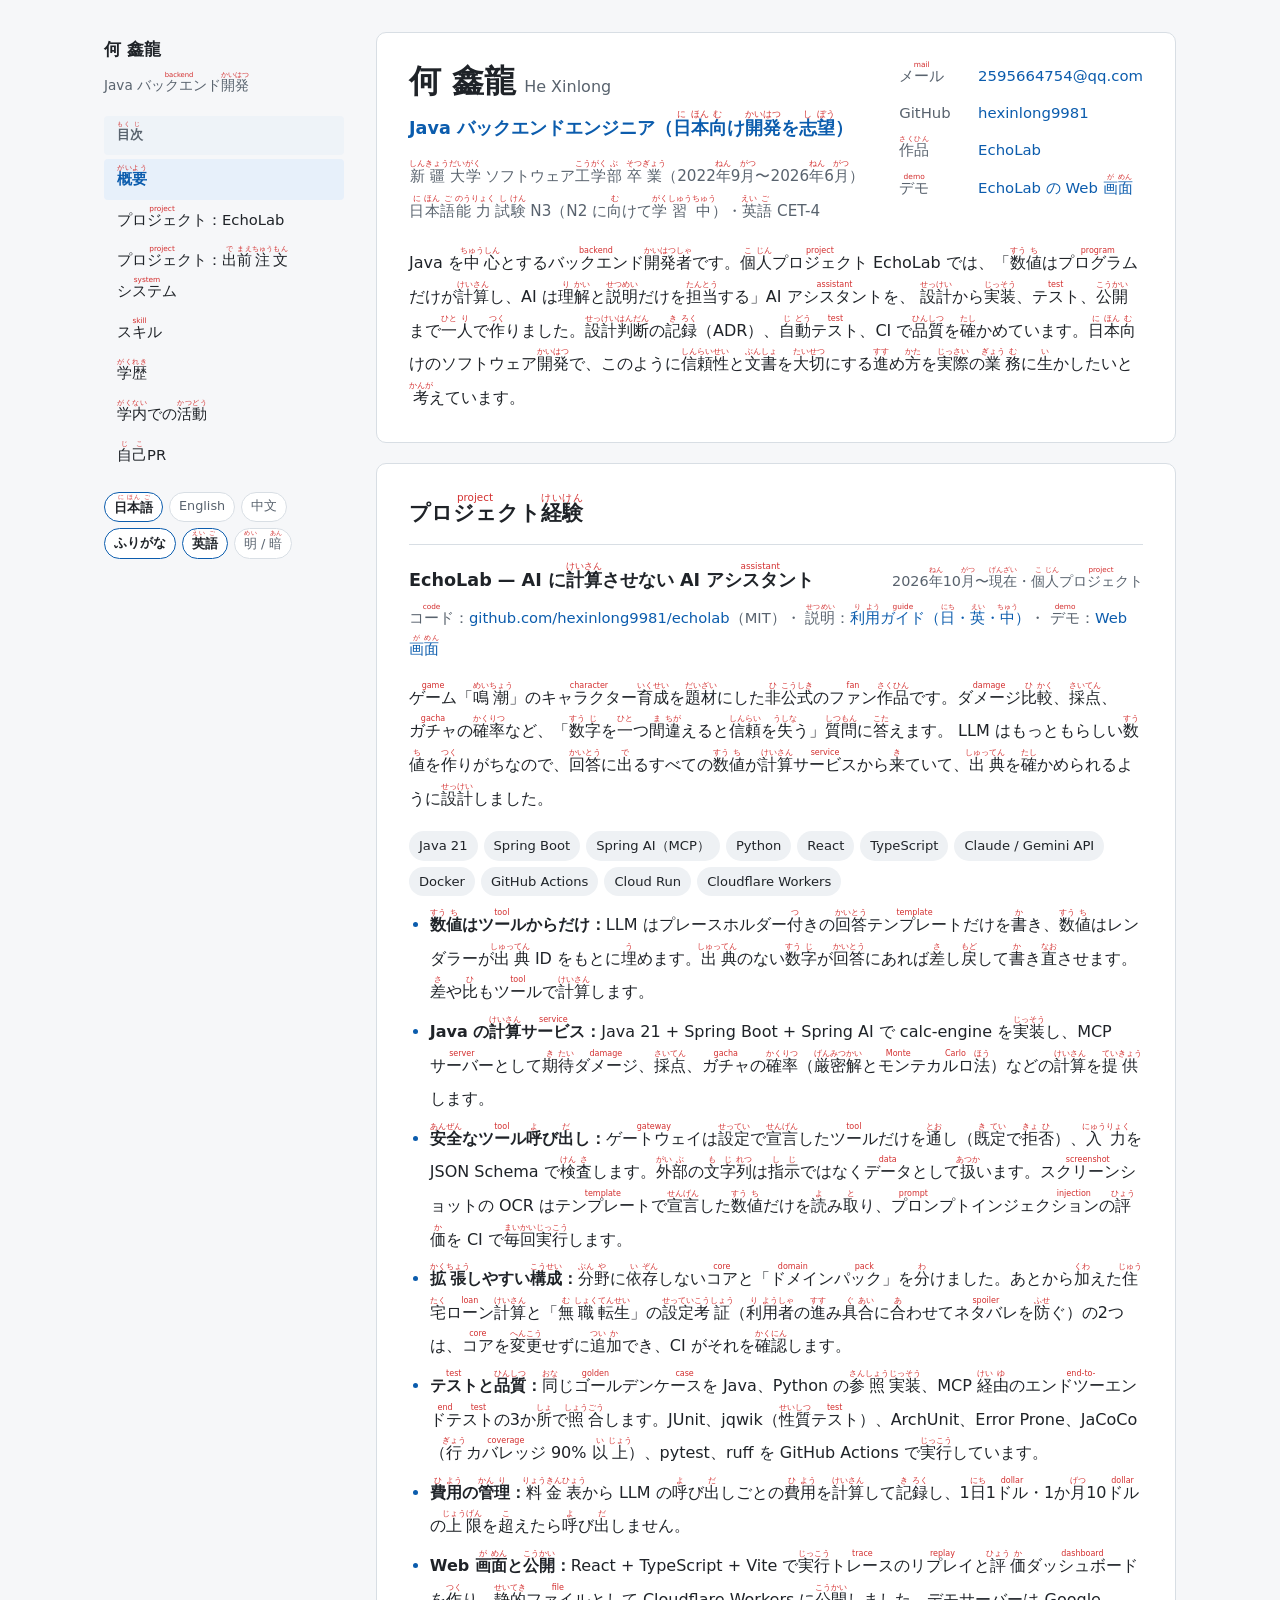
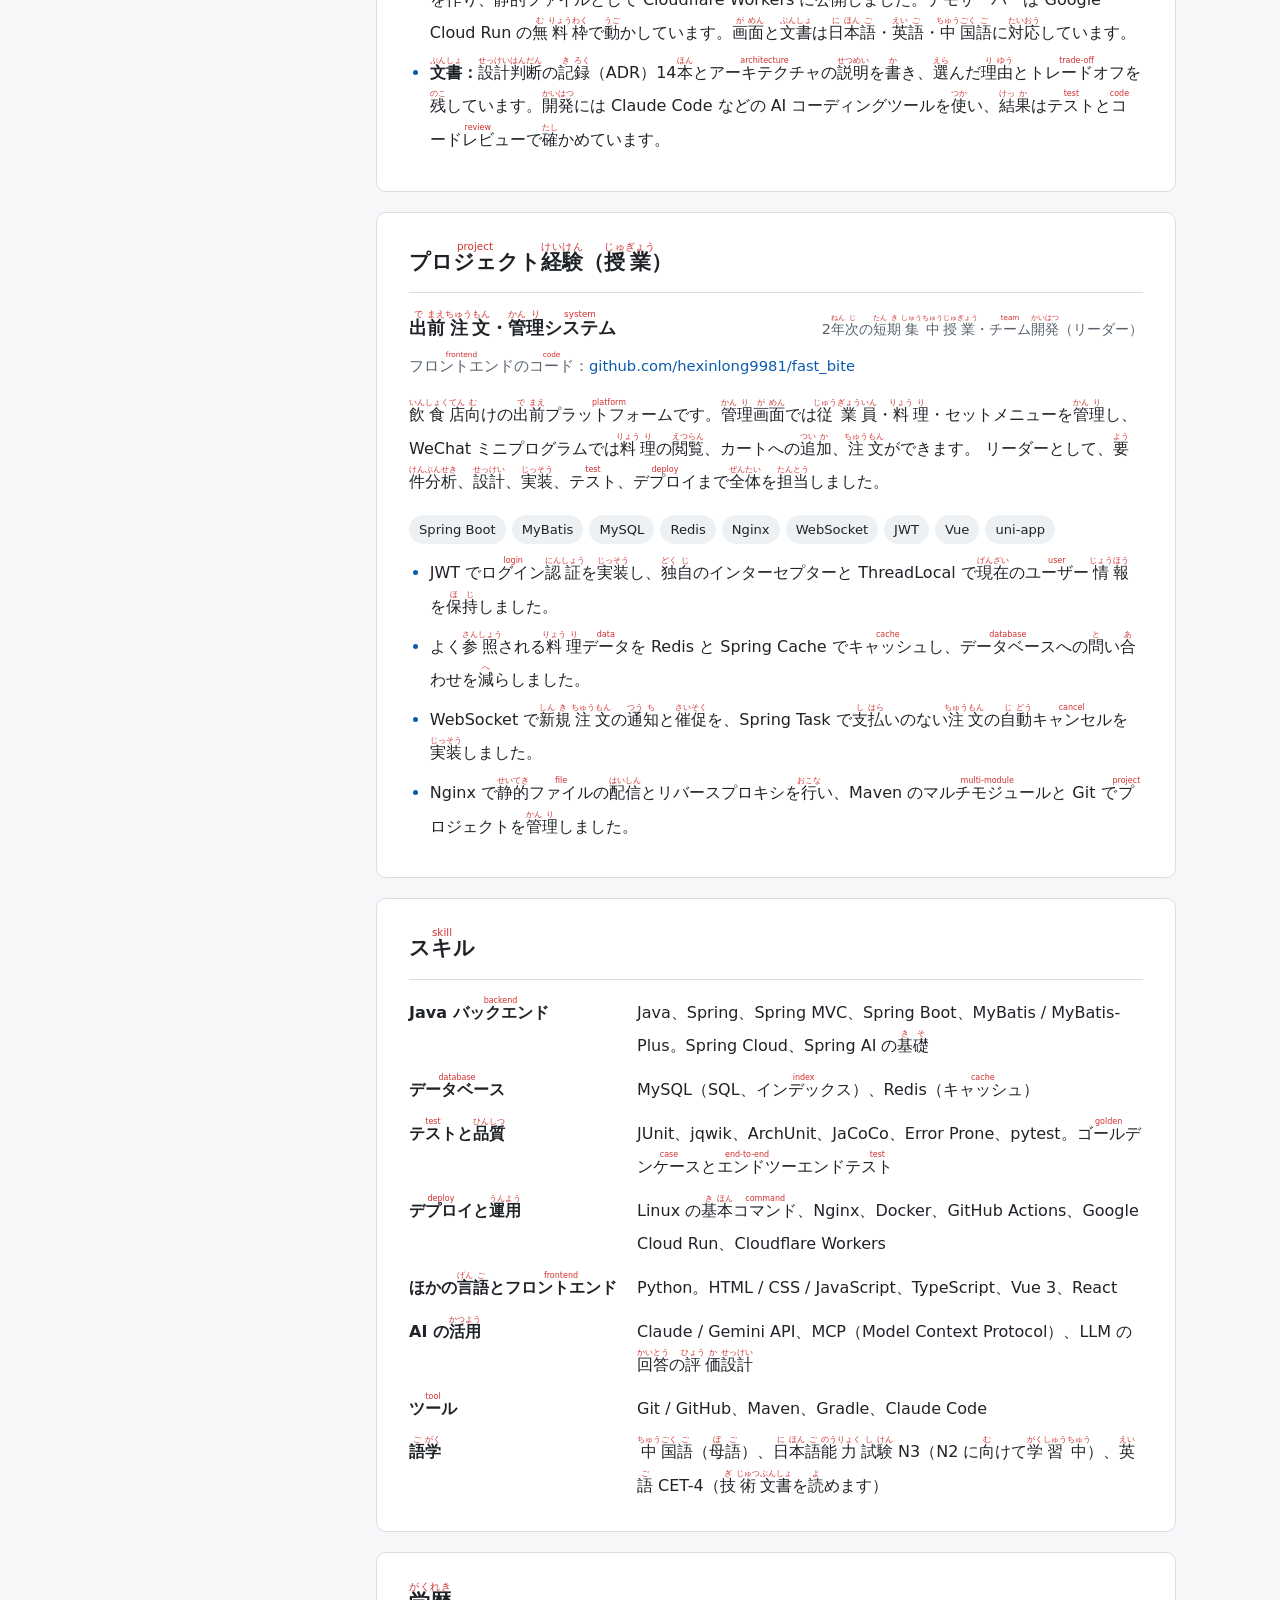
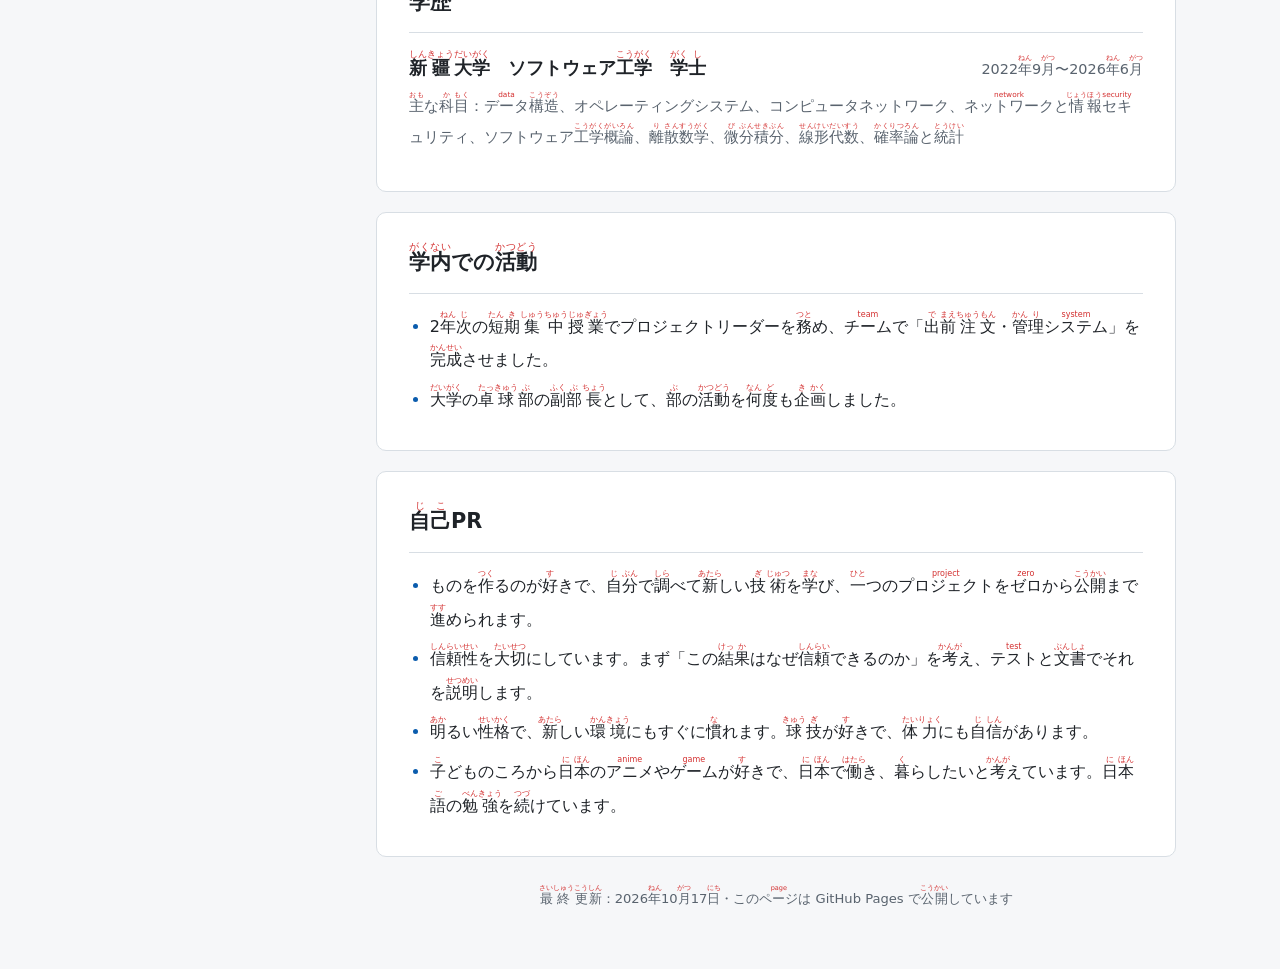
==== ja/index.html @ 4e044dc1 "简历页面（日本語・English・中文）" ====
<!DOCTYPE html>

<html lang="ja">
<head>
<meta charset="utf-8"/>
<meta content="width=device-width, initial-scale=1" name="viewport"/>
<title>何鑫龍 | 履歴書</title>
<meta content="何鑫龍（He Xinlong）の履歴書：Java バックエンド開発。個人プロジェクト EchoLab（AI に計算させない AI アシスタント）。" name="description"/>
<link href="../zh/" hreflang="zh-CN" rel="alternate"/>
<link href="../en/" hreflang="en" rel="alternate"/>
<link href="../assets/style.css" rel="stylesheet"/>
<script src="../assets/site.js"></script>
</head>
<body>
<div class="layout">
<div class="topbar"><strong><span lang="zh-CN">何鑫龍</span>・<ruby class="furi">履<rp>(</rp><rt>り</rt><rp>)</rp></ruby><ruby class="furi">歴<rp>(</rp><rt>れき</rt><rp>)</rp></ruby><ruby class="furi">書<rp>(</rp><rt>しょ</rt><rp>)</rp></ruby></strong><button id="menu-btn" type="button" aria-label="目次"><svg width="18" height="14" viewBox="0 0 18 14" aria-hidden="true"><path d="M0 1h18M0 7h18M0 13h18" stroke="currentColor" stroke-width="2"/></svg></button></div>
<nav aria-label="目次" class="side">
<div class="brand"><span lang="zh-CN">何 鑫龍</span></div>
<div class="brand-sub">Java <ruby class="furi eng">バックエンド<rp>(</rp><rt lang="en">backend</rt><rp>)</rp></ruby><ruby class="furi">開<rp>(</rp><rt>かい</rt><rp>)</rp></ruby><ruby class="furi">発<rp>(</rp><rt>はつ</rt><rp>)</rp></ruby></div>
<div class="group"><ruby class="furi">目<rp>(</rp><rt>もく</rt><rp>)</rp></ruby><ruby class="furi">次<rp>(</rp><rt>じ</rt><rp>)</rp></ruby></div>
<ul>
<li><a href="#profile"><ruby class="furi">概<rp>(</rp><rt>がい</rt><rp>)</rp></ruby><ruby class="furi">要<rp>(</rp><rt>よう</rt><rp>)</rp></ruby></a></li>
<li><a href="#echolab"><ruby class="furi eng">プロジェクト<rp>(</rp><rt lang="en">project</rt><rp>)</rp></ruby>：EchoLab</a></li>
<li><a href="#takeout"><ruby class="furi eng">プロジェクト<rp>(</rp><rt lang="en">project</rt><rp>)</rp></ruby>：<ruby class="furi">出<rp>(</rp><rt>で</rt><rp>)</rp></ruby><ruby class="furi">前<rp>(</rp><rt>まえ</rt><rp>)</rp></ruby><ruby class="furi">注<rp>(</rp><rt>ちゅう</rt><rp>)</rp></ruby><ruby class="furi">文<rp>(</rp><rt>もん</rt><rp>)</rp></ruby><ruby class="furi eng">システム<rp>(</rp><rt lang="en">system</rt><rp>)</rp></ruby></a></li>
<li><a href="#skills"><ruby class="furi eng">スキル<rp>(</rp><rt lang="en">skill</rt><rp>)</rp></ruby></a></li>
<li><a href="#education"><ruby class="furi">学<rp>(</rp><rt>がく</rt><rp>)</rp></ruby><ruby class="furi">歴<rp>(</rp><rt>れき</rt><rp>)</rp></ruby></a></li>
<li><a href="#campus"><ruby class="furi">学<rp>(</rp><rt>がく</rt><rp>)</rp></ruby><ruby class="furi">内<rp>(</rp><rt>ない</rt><rp>)</rp></ruby>での<ruby class="furi">活<rp>(</rp><rt>かつ</rt><rp>)</rp></ruby><ruby class="furi">動<rp>(</rp><rt>どう</rt><rp>)</rp></ruby></a></li>
<li><a href="#about"><ruby class="furi">自<rp>(</rp><rt>じ</rt><rp>)</rp></ruby><ruby class="furi">己<rp>(</rp><rt>こ</rt><rp>)</rp></ruby>PR</a></li>
</ul>
<div class="controls">
<a class="on" href="./"><ruby class="furi">日<rp>(</rp><rt>に</rt><rp>)</rp></ruby><ruby class="furi">本<rp>(</rp><rt>ほん</rt><rp>)</rp></ruby><ruby class="furi">語<rp>(</rp><rt>ご</rt><rp>)</rp></ruby></a><a href="../en/" lang="en">English</a><a href="../zh/" lang="zh-CN">中文</a>
<button id="furi-btn" type="button">ふりがな</button><button id="eng-btn" type="button"><ruby class="furi">英<rp>(</rp><rt>えい</rt><rp>)</rp></ruby><ruby class="furi">語<rp>(</rp><rt>ご</rt><rp>)</rp></ruby></button>
<button id="theme-btn" type="button"><ruby class="furi">明<rp>(</rp><rt>めい</rt><rp>)</rp></ruby> / <ruby class="furi">暗<rp>(</rp><rt>あん</rt><rp>)</rp></ruby></button>
</div>
</nav>
<main>
<section class="card" id="profile">
<div class="hero">
<div>
<h1><span lang="zh-CN">何 鑫龍</span><span class="romaji">He Xinlong</span></h1>
<p class="role">Java バックエンドエンジニア（<ruby class="furi">日<rp>(</rp><rt>に</rt><rp>)</rp></ruby><ruby class="furi">本<rp>(</rp><rt>ほん</rt><rp>)</rp></ruby><ruby class="furi">向<rp>(</rp><rt>む</rt><rp>)</rp></ruby>け<ruby class="furi">開<rp>(</rp><rt>かい</rt><rp>)</rp></ruby><ruby class="furi">発<rp>(</rp><rt>はつ</rt><rp>)</rp></ruby>を<ruby class="furi">志<rp>(</rp><rt>し</rt><rp>)</rp></ruby><ruby class="furi">望<rp>(</rp><rt>ぼう</rt><rp>)</rp></ruby>）</p>
<ul class="facts">
<li><ruby class="furi">新<rp>(</rp><rt>しん</rt><rp>)</rp></ruby><ruby class="furi">疆<rp>(</rp><rt>きょう</rt><rp>)</rp></ruby><ruby class="furi">大<rp>(</rp><rt>だい</rt><rp>)</rp></ruby><ruby class="furi">学<rp>(</rp><rt>がく</rt><rp>)</rp></ruby> ソフトウェア<ruby class="furi">工<rp>(</rp><rt>こう</rt><rp>)</rp></ruby><ruby class="furi">学<rp>(</rp><rt>がく</rt><rp>)</rp></ruby><ruby class="furi">部<rp>(</rp><rt>ぶ</rt><rp>)</rp></ruby> <ruby class="furi">卒<rp>(</rp><rt>そつ</rt><rp>)</rp></ruby><ruby class="furi">業<rp>(</rp><rt>ぎょう</rt><rp>)</rp></ruby>（2022<ruby class="furi">年<rp>(</rp><rt>ねん</rt><rp>)</rp></ruby>9<ruby class="furi">月<rp>(</rp><rt>がつ</rt><rp>)</rp></ruby>〜2026<ruby class="furi">年<rp>(</rp><rt>ねん</rt><rp>)</rp></ruby>6<ruby class="furi">月<rp>(</rp><rt>がつ</rt><rp>)</rp></ruby>）</li>
<li><ruby class="furi">日<rp>(</rp><rt>に</rt><rp>)</rp></ruby><ruby class="furi">本<rp>(</rp><rt>ほん</rt><rp>)</rp></ruby><ruby class="furi">語<rp>(</rp><rt>ご</rt><rp>)</rp></ruby><ruby class="furi">能<rp>(</rp><rt>のう</rt><rp>)</rp></ruby><ruby class="furi">力<rp>(</rp><rt>りょく</rt><rp>)</rp></ruby><ruby class="furi">試<rp>(</rp><rt>し</rt><rp>)</rp></ruby><ruby class="furi">験<rp>(</rp><rt>けん</rt><rp>)</rp></ruby> N3（N2 に<ruby class="furi">向<rp>(</rp><rt>む</rt><rp>)</rp></ruby>けて<ruby class="furi">学<rp>(</rp><rt>がく</rt><rp>)</rp></ruby><ruby class="furi">習<rp>(</rp><rt>しゅう</rt><rp>)</rp></ruby><ruby class="furi">中<rp>(</rp><rt>ちゅう</rt><rp>)</rp></ruby>）・<ruby class="furi">英<rp>(</rp><rt>えい</rt><rp>)</rp></ruby><ruby class="furi">語<rp>(</rp><rt>ご</rt><rp>)</rp></ruby> CET-4</li>
</ul>
</div>
<div class="links">
<div><span class="k"><ruby class="furi eng">メール<rp>(</rp><rt lang="en">mail</rt><rp>)</rp></ruby></span><a href="mailto:2595664754@qq.com">2595664754@qq.com</a></div>
<div><span class="k">GitHub</span><a href="https://github.com/hexinlong9981">hexinlong9981</a></div>
<div><span class="k"><ruby class="furi">作<rp>(</rp><rt>さく</rt><rp>)</rp></ruby><ruby class="furi">品<rp>(</rp><rt>ひん</rt><rp>)</rp></ruby></span><a href="https://github.com/hexinlong9981/echolab">EchoLab</a></div>
<div><span class="k"><ruby class="furi eng">デモ<rp>(</rp><rt lang="en">demo</rt><rp>)</rp></ruby></span><a href="https://echolab-web.echolab-web.workers.dev/">EchoLab の Web <ruby class="furi">画<rp>(</rp><rt>が</rt><rp>)</rp></ruby><ruby class="furi">面<rp>(</rp><rt>めん</rt><rp>)</rp></ruby></a></div>
</div>
</div>
<p class="summary">
      Java を<ruby class="furi">中<rp>(</rp><rt>ちゅう</rt><rp>)</rp></ruby><ruby class="furi">心<rp>(</rp><rt>しん</rt><rp>)</rp></ruby>とする<ruby class="furi eng">バックエンド<rp>(</rp><rt lang="en">backend</rt><rp>)</rp></ruby><ruby class="furi">開<rp>(</rp><rt>かい</rt><rp>)</rp></ruby><ruby class="furi">発<rp>(</rp><rt>はつ</rt><rp>)</rp></ruby><ruby class="furi">者<rp>(</rp><rt>しゃ</rt><rp>)</rp></ruby>です。<ruby class="furi">個<rp>(</rp><rt>こ</rt><rp>)</rp></ruby><ruby class="furi">人<rp>(</rp><rt>じん</rt><rp>)</rp></ruby><ruby class="furi eng">プロジェクト<rp>(</rp><rt lang="en">project</rt><rp>)</rp></ruby> EchoLab では、「<ruby class="furi">数<rp>(</rp><rt>すう</rt><rp>)</rp></ruby><ruby class="furi">値<rp>(</rp><rt>ち</rt><rp>)</rp></ruby>は<ruby class="furi eng">プログラム<rp>(</rp><rt lang="en">program</rt><rp>)</rp></ruby>だけが<ruby class="furi">計<rp>(</rp><rt>けい</rt><rp>)</rp></ruby><ruby class="furi">算<rp>(</rp><rt>さん</rt><rp>)</rp></ruby>し、AI は<ruby class="furi">理<rp>(</rp><rt>り</rt><rp>)</rp></ruby><ruby class="furi">解<rp>(</rp><rt>かい</rt><rp>)</rp></ruby>と<ruby class="furi">説<rp>(</rp><rt>せつ</rt><rp>)</rp></ruby><ruby class="furi">明<rp>(</rp><rt>めい</rt><rp>)</rp></ruby>だけを<ruby class="furi">担<rp>(</rp><rt>たん</rt><rp>)</rp></ruby><ruby class="furi">当<rp>(</rp><rt>とう</rt><rp>)</rp></ruby>する」AI <ruby class="furi eng">アシスタント<rp>(</rp><rt lang="en">assistant</rt><rp>)</rp></ruby>を、
      <ruby class="furi">設<rp>(</rp><rt>せっ</rt><rp>)</rp></ruby><ruby class="furi">計<rp>(</rp><rt>けい</rt><rp>)</rp></ruby>から<ruby class="furi">実<rp>(</rp><rt>じっ</rt><rp>)</rp></ruby><ruby class="furi">装<rp>(</rp><rt>そう</rt><rp>)</rp></ruby>、<ruby class="furi eng">テスト<rp>(</rp><rt lang="en">test</rt><rp>)</rp></ruby>、<ruby class="furi">公<rp>(</rp><rt>こう</rt><rp>)</rp></ruby><ruby class="furi">開<rp>(</rp><rt>かい</rt><rp>)</rp></ruby>まで<ruby class="furi">一<rp>(</rp><rt>ひと</rt><rp>)</rp></ruby><ruby class="furi">人<rp>(</rp><rt>り</rt><rp>)</rp></ruby>で<ruby class="furi">作<rp>(</rp><rt>つく</rt><rp>)</rp></ruby>りました。<ruby class="furi">設<rp>(</rp><rt>せっ</rt><rp>)</rp></ruby><ruby class="furi">計<rp>(</rp><rt>けい</rt><rp>)</rp></ruby><ruby class="furi">判<rp>(</rp><rt>はん</rt><rp>)</rp></ruby><ruby class="furi">断<rp>(</rp><rt>だん</rt><rp>)</rp></ruby>の<ruby class="furi">記<rp>(</rp><rt>き</rt><rp>)</rp></ruby><ruby class="furi">録<rp>(</rp><rt>ろく</rt><rp>)</rp></ruby>（ADR）、<ruby class="furi">自<rp>(</rp><rt>じ</rt><rp>)</rp></ruby><ruby class="furi">動<rp>(</rp><rt>どう</rt><rp>)</rp></ruby><ruby class="furi eng">テスト<rp>(</rp><rt lang="en">test</rt><rp>)</rp></ruby>、CI で<ruby class="furi">品<rp>(</rp><rt>ひん</rt><rp>)</rp></ruby><ruby class="furi">質<rp>(</rp><rt>しつ</rt><rp>)</rp></ruby>を<ruby class="furi">確<rp>(</rp><rt>たし</rt><rp>)</rp></ruby>かめています。
      <ruby class="furi">日<rp>(</rp><rt>に</rt><rp>)</rp></ruby><ruby class="furi">本<rp>(</rp><rt>ほん</rt><rp>)</rp></ruby><ruby class="furi">向<rp>(</rp><rt>む</rt><rp>)</rp></ruby>けのソフトウェア<ruby class="furi">開<rp>(</rp><rt>かい</rt><rp>)</rp></ruby><ruby class="furi">発<rp>(</rp><rt>はつ</rt><rp>)</rp></ruby>で、このように<ruby class="furi">信<rp>(</rp><rt>しん</rt><rp>)</rp></ruby><ruby class="furi">頼<rp>(</rp><rt>らい</rt><rp>)</rp></ruby><ruby class="furi">性<rp>(</rp><rt>せい</rt><rp>)</rp></ruby>と<ruby class="furi">文<rp>(</rp><rt>ぶん</rt><rp>)</rp></ruby><ruby class="furi">書<rp>(</rp><rt>しょ</rt><rp>)</rp></ruby>を<ruby class="furi">大<rp>(</rp><rt>たい</rt><rp>)</rp></ruby><ruby class="furi">切<rp>(</rp><rt>せつ</rt><rp>)</rp></ruby>にする<ruby class="furi">進<rp>(</rp><rt>すす</rt><rp>)</rp></ruby>め<ruby class="furi">方<rp>(</rp><rt>かた</rt><rp>)</rp></ruby>を<ruby class="furi">実<rp>(</rp><rt>じっ</rt><rp>)</rp></ruby><ruby class="furi">際<rp>(</rp><rt>さい</rt><rp>)</rp></ruby>の<ruby class="furi">業<rp>(</rp><rt>ぎょう</rt><rp>)</rp></ruby><ruby class="furi">務<rp>(</rp><rt>む</rt><rp>)</rp></ruby>に<ruby class="furi">生<rp>(</rp><rt>い</rt><rp>)</rp></ruby>かしたいと<ruby class="furi">考<rp>(</rp><rt>かんが</rt><rp>)</rp></ruby>えています。
    </p>
</section>
<section class="card" id="echolab">
<h2><ruby class="furi eng">プロジェクト<rp>(</rp><rt lang="en">project</rt><rp>)</rp></ruby><ruby class="furi">経<rp>(</rp><rt>けい</rt><rp>)</rp></ruby><ruby class="furi">験<rp>(</rp><rt>けん</rt><rp>)</rp></ruby></h2>
<div class="item">
<div class="item-head">
<h3>EchoLab — AI に<ruby class="furi">計<rp>(</rp><rt>けい</rt><rp>)</rp></ruby><ruby class="furi">算<rp>(</rp><rt>さん</rt><rp>)</rp></ruby>させない AI <ruby class="furi eng">アシスタント<rp>(</rp><rt lang="en">assistant</rt><rp>)</rp></ruby></h3>
<span class="period">2026<ruby class="furi">年<rp>(</rp><rt>ねん</rt><rp>)</rp></ruby>10<ruby class="furi">月<rp>(</rp><rt>がつ</rt><rp>)</rp></ruby>〜<ruby class="furi">現<rp>(</rp><rt>げん</rt><rp>)</rp></ruby><ruby class="furi">在<rp>(</rp><rt>ざい</rt><rp>)</rp></ruby>・<ruby class="furi">個<rp>(</rp><rt>こ</rt><rp>)</rp></ruby><ruby class="furi">人<rp>(</rp><rt>じん</rt><rp>)</rp></ruby><ruby class="furi eng">プロジェクト<rp>(</rp><rt lang="en">project</rt><rp>)</rp></ruby></span>
</div>
<p class="meta">
        <ruby class="furi eng">コード<rp>(</rp><rt lang="en">code</rt><rp>)</rp></ruby>：<a href="https://github.com/hexinlong9981/echolab">github.com/hexinlong9981/echolab</a>（MIT）・
        <ruby class="furi">説<rp>(</rp><rt>せつ</rt><rp>)</rp></ruby><ruby class="furi">明<rp>(</rp><rt>めい</rt><rp>)</rp></ruby>：<a href="https://hexinlong9981.github.io/echolab/ja/"><ruby class="furi">利<rp>(</rp><rt>り</rt><rp>)</rp></ruby><ruby class="furi">用<rp>(</rp><rt>よう</rt><rp>)</rp></ruby><ruby class="furi eng">ガイド<rp>(</rp><rt lang="en">guide</rt><rp>)</rp></ruby>（<ruby class="furi">日<rp>(</rp><rt>にち</rt><rp>)</rp></ruby>・<ruby class="furi">英<rp>(</rp><rt>えい</rt><rp>)</rp></ruby>・<ruby class="furi">中<rp>(</rp><rt>ちゅう</rt><rp>)</rp></ruby>）</a>・
        <ruby class="furi eng">デモ<rp>(</rp><rt lang="en">demo</rt><rp>)</rp></ruby>：<a href="https://echolab-web.echolab-web.workers.dev/">Web <ruby class="furi">画<rp>(</rp><rt>が</rt><rp>)</rp></ruby><ruby class="furi">面<rp>(</rp><rt>めん</rt><rp>)</rp></ruby></a>
</p>
<p>
        <ruby class="furi eng">ゲーム<rp>(</rp><rt lang="en">game</rt><rp>)</rp></ruby>「<ruby class="furi">鳴<rp>(</rp><rt>めい</rt><rp>)</rp></ruby><ruby class="furi">潮<rp>(</rp><rt>ちょう</rt><rp>)</rp></ruby>」の<ruby class="furi eng">キャラクター<rp>(</rp><rt lang="en">character</rt><rp>)</rp></ruby><ruby class="furi">育<rp>(</rp><rt>いく</rt><rp>)</rp></ruby><ruby class="furi">成<rp>(</rp><rt>せい</rt><rp>)</rp></ruby>を<ruby class="furi">題<rp>(</rp><rt>だい</rt><rp>)</rp></ruby><ruby class="furi">材<rp>(</rp><rt>ざい</rt><rp>)</rp></ruby>にした<ruby class="furi">非<rp>(</rp><rt>ひ</rt><rp>)</rp></ruby><ruby class="furi">公<rp>(</rp><rt>こう</rt><rp>)</rp></ruby><ruby class="furi">式<rp>(</rp><rt>しき</rt><rp>)</rp></ruby>の<ruby class="furi eng">ファン<rp>(</rp><rt lang="en">fan</rt><rp>)</rp></ruby><ruby class="furi">作<rp>(</rp><rt>さく</rt><rp>)</rp></ruby><ruby class="furi">品<rp>(</rp><rt>ひん</rt><rp>)</rp></ruby>です。<ruby class="furi eng">ダメージ<rp>(</rp><rt lang="en">damage</rt><rp>)</rp></ruby><ruby class="furi">比<rp>(</rp><rt>ひ</rt><rp>)</rp></ruby><ruby class="furi">較<rp>(</rp><rt>かく</rt><rp>)</rp></ruby>、<ruby class="furi">採<rp>(</rp><rt>さい</rt><rp>)</rp></ruby><ruby class="furi">点<rp>(</rp><rt>てん</rt><rp>)</rp></ruby>、<ruby class="furi eng">ガチャ<rp>(</rp><rt lang="en">gacha</rt><rp>)</rp></ruby>の<ruby class="furi">確<rp>(</rp><rt>かく</rt><rp>)</rp></ruby><ruby class="furi">率<rp>(</rp><rt>りつ</rt><rp>)</rp></ruby>など、「<ruby class="furi">数<rp>(</rp><rt>すう</rt><rp>)</rp></ruby><ruby class="furi">字<rp>(</rp><rt>じ</rt><rp>)</rp></ruby>を<ruby class="furi">一<rp>(</rp><rt>ひと</rt><rp>)</rp></ruby>つ<ruby class="furi">間<rp>(</rp><rt>ま</rt><rp>)</rp></ruby><ruby class="furi">違<rp>(</rp><rt>ちが</rt><rp>)</rp></ruby>えると<ruby class="furi">信<rp>(</rp><rt>しん</rt><rp>)</rp></ruby><ruby class="furi">頼<rp>(</rp><rt>らい</rt><rp>)</rp></ruby>を<ruby class="furi">失<rp>(</rp><rt>うしな</rt><rp>)</rp></ruby>う」<ruby class="furi">質<rp>(</rp><rt>しつ</rt><rp>)</rp></ruby><ruby class="furi">問<rp>(</rp><rt>もん</rt><rp>)</rp></ruby>に<ruby class="furi">答<rp>(</rp><rt>こた</rt><rp>)</rp></ruby>えます。
        LLM はもっともらしい<ruby class="furi">数<rp>(</rp><rt>すう</rt><rp>)</rp></ruby><ruby class="furi">値<rp>(</rp><rt>ち</rt><rp>)</rp></ruby>を<ruby class="furi">作<rp>(</rp><rt>つく</rt><rp>)</rp></ruby>りがちなので、<ruby class="furi">回<rp>(</rp><rt>かい</rt><rp>)</rp></ruby><ruby class="furi">答<rp>(</rp><rt>とう</rt><rp>)</rp></ruby>に<ruby class="furi">出<rp>(</rp><rt>で</rt><rp>)</rp></ruby>るすべての<ruby class="furi">数<rp>(</rp><rt>すう</rt><rp>)</rp></ruby><ruby class="furi">値<rp>(</rp><rt>ち</rt><rp>)</rp></ruby>が<ruby class="furi">計<rp>(</rp><rt>けい</rt><rp>)</rp></ruby><ruby class="furi">算<rp>(</rp><rt>さん</rt><rp>)</rp></ruby><ruby class="furi eng">サービス<rp>(</rp><rt lang="en">service</rt><rp>)</rp></ruby>から<ruby class="furi">来<rp>(</rp><rt>き</rt><rp>)</rp></ruby>ていて、<ruby class="furi">出<rp>(</rp><rt>しゅっ</rt><rp>)</rp></ruby><ruby class="furi">典<rp>(</rp><rt>てん</rt><rp>)</rp></ruby>を<ruby class="furi">確<rp>(</rp><rt>たし</rt><rp>)</rp></ruby>かめられるように<ruby class="furi">設<rp>(</rp><rt>せっ</rt><rp>)</rp></ruby><ruby class="furi">計<rp>(</rp><rt>けい</rt><rp>)</rp></ruby>しました。
      </p>
<ul class="tags">
<li>Java 21</li><li>Spring Boot</li><li>Spring AI（MCP）</li><li>Python</li><li>React</li><li>TypeScript</li>
<li>Claude / Gemini API</li><li>Docker</li><li>GitHub Actions</li><li>Cloud Run</li><li>Cloudflare Workers</li>
</ul>
<ul class="points">
<li><span class="point-title"><ruby class="furi">数<rp>(</rp><rt>すう</rt><rp>)</rp></ruby><ruby class="furi">値<rp>(</rp><rt>ち</rt><rp>)</rp></ruby>は<ruby class="furi eng">ツール<rp>(</rp><rt lang="en">tool</rt><rp>)</rp></ruby>からだけ：</span>LLM はプレースホルダー<ruby class="furi">付<rp>(</rp><rt>つ</rt><rp>)</rp></ruby>きの<ruby class="furi">回<rp>(</rp><rt>かい</rt><rp>)</rp></ruby><ruby class="furi">答<rp>(</rp><rt>とう</rt><rp>)</rp></ruby><ruby class="furi eng">テンプレート<rp>(</rp><rt lang="en">template</rt><rp>)</rp></ruby>だけを<ruby class="furi">書<rp>(</rp><rt>か</rt><rp>)</rp></ruby>き、<ruby class="furi">数<rp>(</rp><rt>すう</rt><rp>)</rp></ruby><ruby class="furi">値<rp>(</rp><rt>ち</rt><rp>)</rp></ruby>はレンダラーが<ruby class="furi">出<rp>(</rp><rt>しゅっ</rt><rp>)</rp></ruby><ruby class="furi">典<rp>(</rp><rt>てん</rt><rp>)</rp></ruby> ID をもとに<ruby class="furi">埋<rp>(</rp><rt>う</rt><rp>)</rp></ruby>めます。<ruby class="furi">出<rp>(</rp><rt>しゅっ</rt><rp>)</rp></ruby><ruby class="furi">典<rp>(</rp><rt>てん</rt><rp>)</rp></ruby>のない<ruby class="furi">数<rp>(</rp><rt>すう</rt><rp>)</rp></ruby><ruby class="furi">字<rp>(</rp><rt>じ</rt><rp>)</rp></ruby>が<ruby class="furi">回<rp>(</rp><rt>かい</rt><rp>)</rp></ruby><ruby class="furi">答<rp>(</rp><rt>とう</rt><rp>)</rp></ruby>にあれば<ruby class="furi">差<rp>(</rp><rt>さ</rt><rp>)</rp></ruby>し<ruby class="furi">戻<rp>(</rp><rt>もど</rt><rp>)</rp></ruby>して<ruby class="furi">書<rp>(</rp><rt>か</rt><rp>)</rp></ruby>き<ruby class="furi">直<rp>(</rp><rt>なお</rt><rp>)</rp></ruby>させます。<ruby class="furi">差<rp>(</rp><rt>さ</rt><rp>)</rp></ruby>や<ruby class="furi">比<rp>(</rp><rt>ひ</rt><rp>)</rp></ruby>も<ruby class="furi eng">ツール<rp>(</rp><rt lang="en">tool</rt><rp>)</rp></ruby>で<ruby class="furi">計<rp>(</rp><rt>けい</rt><rp>)</rp></ruby><ruby class="furi">算<rp>(</rp><rt>さん</rt><rp>)</rp></ruby>します。</li>
<li><span class="point-title">Java の<ruby class="furi">計<rp>(</rp><rt>けい</rt><rp>)</rp></ruby><ruby class="furi">算<rp>(</rp><rt>さん</rt><rp>)</rp></ruby><ruby class="furi eng">サービス<rp>(</rp><rt lang="en">service</rt><rp>)</rp></ruby>：</span>Java 21 + Spring Boot + Spring AI で calc-engine を<ruby class="furi">実<rp>(</rp><rt>じっ</rt><rp>)</rp></ruby><ruby class="furi">装<rp>(</rp><rt>そう</rt><rp>)</rp></ruby>し、MCP <ruby class="furi eng">サーバー<rp>(</rp><rt lang="en">server</rt><rp>)</rp></ruby>として<ruby class="furi">期<rp>(</rp><rt>き</rt><rp>)</rp></ruby><ruby class="furi">待<rp>(</rp><rt>たい</rt><rp>)</rp></ruby><ruby class="furi eng">ダメージ<rp>(</rp><rt lang="en">damage</rt><rp>)</rp></ruby>、<ruby class="furi">採<rp>(</rp><rt>さい</rt><rp>)</rp></ruby><ruby class="furi">点<rp>(</rp><rt>てん</rt><rp>)</rp></ruby>、<ruby class="furi eng">ガチャ<rp>(</rp><rt lang="en">gacha</rt><rp>)</rp></ruby>の<ruby class="furi">確<rp>(</rp><rt>かく</rt><rp>)</rp></ruby><ruby class="furi">率<rp>(</rp><rt>りつ</rt><rp>)</rp></ruby>（<ruby class="furi">厳<rp>(</rp><rt>げん</rt><rp>)</rp></ruby><ruby class="furi">密<rp>(</rp><rt>みつ</rt><rp>)</rp></ruby><ruby class="furi">解<rp>(</rp><rt>かい</rt><rp>)</rp></ruby>と<ruby class="furi eng">モンテカルロ<rp>(</rp><rt lang="en">Monte Carlo</rt><rp>)</rp></ruby><ruby class="furi">法<rp>(</rp><rt>ほう</rt><rp>)</rp></ruby>）などの<ruby class="furi">計<rp>(</rp><rt>けい</rt><rp>)</rp></ruby><ruby class="furi">算<rp>(</rp><rt>さん</rt><rp>)</rp></ruby>を<ruby class="furi">提<rp>(</rp><rt>てい</rt><rp>)</rp></ruby><ruby class="furi">供<rp>(</rp><rt>きょう</rt><rp>)</rp></ruby>します。</li>
<li><span class="point-title"><ruby class="furi">安<rp>(</rp><rt>あん</rt><rp>)</rp></ruby><ruby class="furi">全<rp>(</rp><rt>ぜん</rt><rp>)</rp></ruby>な<ruby class="furi eng">ツール<rp>(</rp><rt lang="en">tool</rt><rp>)</rp></ruby><ruby class="furi">呼<rp>(</rp><rt>よ</rt><rp>)</rp></ruby>び<ruby class="furi">出<rp>(</rp><rt>だ</rt><rp>)</rp></ruby>し：</span><ruby class="furi eng">ゲートウェイ<rp>(</rp><rt lang="en">gateway</rt><rp>)</rp></ruby>は<ruby class="furi">設<rp>(</rp><rt>せっ</rt><rp>)</rp></ruby><ruby class="furi">定<rp>(</rp><rt>てい</rt><rp>)</rp></ruby>で<ruby class="furi">宣<rp>(</rp><rt>せん</rt><rp>)</rp></ruby><ruby class="furi">言<rp>(</rp><rt>げん</rt><rp>)</rp></ruby>した<ruby class="furi eng">ツール<rp>(</rp><rt lang="en">tool</rt><rp>)</rp></ruby>だけを<ruby class="furi">通<rp>(</rp><rt>とお</rt><rp>)</rp></ruby>し（<ruby class="furi">既<rp>(</rp><rt>き</rt><rp>)</rp></ruby><ruby class="furi">定<rp>(</rp><rt>てい</rt><rp>)</rp></ruby>で<ruby class="furi">拒<rp>(</rp><rt>きょ</rt><rp>)</rp></ruby><ruby class="furi">否<rp>(</rp><rt>ひ</rt><rp>)</rp></ruby>）、<ruby class="furi">入<rp>(</rp><rt>にゅう</rt><rp>)</rp></ruby><ruby class="furi">力<rp>(</rp><rt>りょく</rt><rp>)</rp></ruby>を JSON Schema で<ruby class="furi">検<rp>(</rp><rt>けん</rt><rp>)</rp></ruby><ruby class="furi">査<rp>(</rp><rt>さ</rt><rp>)</rp></ruby>します。<ruby class="furi">外<rp>(</rp><rt>がい</rt><rp>)</rp></ruby><ruby class="furi">部<rp>(</rp><rt>ぶ</rt><rp>)</rp></ruby>の<ruby class="furi">文<rp>(</rp><rt>も</rt><rp>)</rp></ruby><ruby class="furi">字<rp>(</rp><rt>じ</rt><rp>)</rp></ruby><ruby class="furi">列<rp>(</rp><rt>れつ</rt><rp>)</rp></ruby>は<ruby class="furi">指<rp>(</rp><rt>し</rt><rp>)</rp></ruby><ruby class="furi">示<rp>(</rp><rt>じ</rt><rp>)</rp></ruby>ではなく<ruby class="furi eng">データ<rp>(</rp><rt lang="en">data</rt><rp>)</rp></ruby>として<ruby class="furi">扱<rp>(</rp><rt>あつか</rt><rp>)</rp></ruby>います。<ruby class="furi eng">スクリーンショット<rp>(</rp><rt lang="en">screenshot</rt><rp>)</rp></ruby>の OCR は<ruby class="furi eng">テンプレート<rp>(</rp><rt lang="en">template</rt><rp>)</rp></ruby>で<ruby class="furi">宣<rp>(</rp><rt>せん</rt><rp>)</rp></ruby><ruby class="furi">言<rp>(</rp><rt>げん</rt><rp>)</rp></ruby>した<ruby class="furi">数<rp>(</rp><rt>すう</rt><rp>)</rp></ruby><ruby class="furi">値<rp>(</rp><rt>ち</rt><rp>)</rp></ruby>だけを<ruby class="furi">読<rp>(</rp><rt>よ</rt><rp>)</rp></ruby>み<ruby class="furi">取<rp>(</rp><rt>と</rt><rp>)</rp></ruby>り、<ruby class="furi eng">プロンプトインジェクション<rp>(</rp><rt lang="en">prompt injection</rt><rp>)</rp></ruby>の<ruby class="furi">評<rp>(</rp><rt>ひょう</rt><rp>)</rp></ruby><ruby class="furi">価<rp>(</rp><rt>か</rt><rp>)</rp></ruby>を CI で<ruby class="furi">毎<rp>(</rp><rt>まい</rt><rp>)</rp></ruby><ruby class="furi">回<rp>(</rp><rt>かい</rt><rp>)</rp></ruby><ruby class="furi">実<rp>(</rp><rt>じっ</rt><rp>)</rp></ruby><ruby class="furi">行<rp>(</rp><rt>こう</rt><rp>)</rp></ruby>します。</li>
<li><span class="point-title"><ruby class="furi">拡<rp>(</rp><rt>かく</rt><rp>)</rp></ruby><ruby class="furi">張<rp>(</rp><rt>ちょう</rt><rp>)</rp></ruby>しやすい<ruby class="furi">構<rp>(</rp><rt>こう</rt><rp>)</rp></ruby><ruby class="furi">成<rp>(</rp><rt>せい</rt><rp>)</rp></ruby>：</span><ruby class="furi">分<rp>(</rp><rt>ぶん</rt><rp>)</rp></ruby><ruby class="furi">野<rp>(</rp><rt>や</rt><rp>)</rp></ruby>に<ruby class="furi">依<rp>(</rp><rt>い</rt><rp>)</rp></ruby><ruby class="furi">存<rp>(</rp><rt>ぞん</rt><rp>)</rp></ruby>しない<ruby class="furi eng">コア<rp>(</rp><rt lang="en">core</rt><rp>)</rp></ruby>と「<ruby class="furi eng">ドメインパック<rp>(</rp><rt lang="en">domain pack</rt><rp>)</rp></ruby>」を<ruby class="furi">分<rp>(</rp><rt>わ</rt><rp>)</rp></ruby>けました。あとから<ruby class="furi">加<rp>(</rp><rt>くわ</rt><rp>)</rp></ruby>えた<ruby class="furi">住<rp>(</rp><rt>じゅう</rt><rp>)</rp></ruby><ruby class="furi">宅<rp>(</rp><rt>たく</rt><rp>)</rp></ruby><ruby class="furi eng">ローン<rp>(</rp><rt lang="en">loan</rt><rp>)</rp></ruby><ruby class="furi">計<rp>(</rp><rt>けい</rt><rp>)</rp></ruby><ruby class="furi">算<rp>(</rp><rt>さん</rt><rp>)</rp></ruby>と「<ruby class="furi">無<rp>(</rp><rt>む</rt><rp>)</rp></ruby><ruby class="furi">職<rp>(</rp><rt>しょく</rt><rp>)</rp></ruby><ruby class="furi">転<rp>(</rp><rt>てん</rt><rp>)</rp></ruby><ruby class="furi">生<rp>(</rp><rt>せい</rt><rp>)</rp></ruby>」の<ruby class="furi">設<rp>(</rp><rt>せっ</rt><rp>)</rp></ruby><ruby class="furi">定<rp>(</rp><rt>てい</rt><rp>)</rp></ruby><ruby class="furi">考<rp>(</rp><rt>こう</rt><rp>)</rp></ruby><ruby class="furi">証<rp>(</rp><rt>しょう</rt><rp>)</rp></ruby>（<ruby class="furi">利<rp>(</rp><rt>り</rt><rp>)</rp></ruby><ruby class="furi">用<rp>(</rp><rt>よう</rt><rp>)</rp></ruby><ruby class="furi">者<rp>(</rp><rt>しゃ</rt><rp>)</rp></ruby>の<ruby class="furi">進<rp>(</rp><rt>すす</rt><rp>)</rp></ruby>み<ruby class="furi">具<rp>(</rp><rt>ぐ</rt><rp>)</rp></ruby><ruby class="furi">合<rp>(</rp><rt>あい</rt><rp>)</rp></ruby>に<ruby class="furi">合<rp>(</rp><rt>あ</rt><rp>)</rp></ruby>わせて<ruby class="furi eng">ネタバレ<rp>(</rp><rt lang="en">spoiler</rt><rp>)</rp></ruby>を<ruby class="furi">防<rp>(</rp><rt>ふせ</rt><rp>)</rp></ruby>ぐ）の2つは、<ruby class="furi eng">コア<rp>(</rp><rt lang="en">core</rt><rp>)</rp></ruby>を<ruby class="furi">変<rp>(</rp><rt>へん</rt><rp>)</rp></ruby><ruby class="furi">更<rp>(</rp><rt>こう</rt><rp>)</rp></ruby>せずに<ruby class="furi">追<rp>(</rp><rt>つい</rt><rp>)</rp></ruby><ruby class="furi">加<rp>(</rp><rt>か</rt><rp>)</rp></ruby>でき、CI がそれを<ruby class="furi">確<rp>(</rp><rt>かく</rt><rp>)</rp></ruby><ruby class="furi">認<rp>(</rp><rt>にん</rt><rp>)</rp></ruby>します。</li>
<li><span class="point-title"><ruby class="furi eng">テスト<rp>(</rp><rt lang="en">test</rt><rp>)</rp></ruby>と<ruby class="furi">品<rp>(</rp><rt>ひん</rt><rp>)</rp></ruby><ruby class="furi">質<rp>(</rp><rt>しつ</rt><rp>)</rp></ruby>：</span><ruby class="furi">同<rp>(</rp><rt>おな</rt><rp>)</rp></ruby>じ<ruby class="furi eng">ゴールデンケース<rp>(</rp><rt lang="en">golden case</rt><rp>)</rp></ruby>を Java、Python の<ruby class="furi">参<rp>(</rp><rt>さん</rt><rp>)</rp></ruby><ruby class="furi">照<rp>(</rp><rt>しょう</rt><rp>)</rp></ruby><ruby class="furi">実<rp>(</rp><rt>じっ</rt><rp>)</rp></ruby><ruby class="furi">装<rp>(</rp><rt>そう</rt><rp>)</rp></ruby>、MCP <ruby class="furi">経<rp>(</rp><rt>けい</rt><rp>)</rp></ruby><ruby class="furi">由<rp>(</rp><rt>ゆ</rt><rp>)</rp></ruby>の<ruby class="furi eng">エンドツーエンドテスト<rp>(</rp><rt lang="en">end-to-end test</rt><rp>)</rp></ruby>の3か<ruby class="furi">所<rp>(</rp><rt>しょ</rt><rp>)</rp></ruby>で<ruby class="furi">照<rp>(</rp><rt>しょう</rt><rp>)</rp></ruby><ruby class="furi">合<rp>(</rp><rt>ごう</rt><rp>)</rp></ruby>します。JUnit、jqwik（<ruby class="furi">性<rp>(</rp><rt>せい</rt><rp>)</rp></ruby><ruby class="furi">質<rp>(</rp><rt>しつ</rt><rp>)</rp></ruby><ruby class="furi eng">テスト<rp>(</rp><rt lang="en">test</rt><rp>)</rp></ruby>）、ArchUnit、Error Prone、JaCoCo（<ruby class="furi">行<rp>(</rp><rt>ぎょう</rt><rp>)</rp></ruby><ruby class="furi eng">カバレッジ<rp>(</rp><rt lang="en">coverage</rt><rp>)</rp></ruby> 90% <ruby class="furi">以<rp>(</rp><rt>い</rt><rp>)</rp></ruby><ruby class="furi">上<rp>(</rp><rt>じょう</rt><rp>)</rp></ruby>）、pytest、ruff を GitHub Actions で<ruby class="furi">実<rp>(</rp><rt>じっ</rt><rp>)</rp></ruby><ruby class="furi">行<rp>(</rp><rt>こう</rt><rp>)</rp></ruby>しています。</li>
<li><span class="point-title"><ruby class="furi">費<rp>(</rp><rt>ひ</rt><rp>)</rp></ruby><ruby class="furi">用<rp>(</rp><rt>よう</rt><rp>)</rp></ruby>の<ruby class="furi">管<rp>(</rp><rt>かん</rt><rp>)</rp></ruby><ruby class="furi">理<rp>(</rp><rt>り</rt><rp>)</rp></ruby>：</span><ruby class="furi">料<rp>(</rp><rt>りょう</rt><rp>)</rp></ruby><ruby class="furi">金<rp>(</rp><rt>きん</rt><rp>)</rp></ruby><ruby class="furi">表<rp>(</rp><rt>ひょう</rt><rp>)</rp></ruby>から LLM の<ruby class="furi">呼<rp>(</rp><rt>よ</rt><rp>)</rp></ruby>び<ruby class="furi">出<rp>(</rp><rt>だ</rt><rp>)</rp></ruby>しごとの<ruby class="furi">費<rp>(</rp><rt>ひ</rt><rp>)</rp></ruby><ruby class="furi">用<rp>(</rp><rt>よう</rt><rp>)</rp></ruby>を<ruby class="furi">計<rp>(</rp><rt>けい</rt><rp>)</rp></ruby><ruby class="furi">算<rp>(</rp><rt>さん</rt><rp>)</rp></ruby>して<ruby class="furi">記<rp>(</rp><rt>き</rt><rp>)</rp></ruby><ruby class="furi">録<rp>(</rp><rt>ろく</rt><rp>)</rp></ruby>し、1<ruby class="furi">日<rp>(</rp><rt>にち</rt><rp>)</rp></ruby>1<ruby class="furi eng">ドル<rp>(</rp><rt lang="en">dollar</rt><rp>)</rp></ruby>・1か<ruby class="furi">月<rp>(</rp><rt>げつ</rt><rp>)</rp></ruby>10<ruby class="furi eng">ドル<rp>(</rp><rt lang="en">dollar</rt><rp>)</rp></ruby>の<ruby class="furi">上<rp>(</rp><rt>じょう</rt><rp>)</rp></ruby><ruby class="furi">限<rp>(</rp><rt>げん</rt><rp>)</rp></ruby>を<ruby class="furi">超<rp>(</rp><rt>こ</rt><rp>)</rp></ruby>えたら<ruby class="furi">呼<rp>(</rp><rt>よ</rt><rp>)</rp></ruby>び<ruby class="furi">出<rp>(</rp><rt>だ</rt><rp>)</rp></ruby>しません。</li>
<li><span class="point-title">Web <ruby class="furi">画<rp>(</rp><rt>が</rt><rp>)</rp></ruby><ruby class="furi">面<rp>(</rp><rt>めん</rt><rp>)</rp></ruby>と<ruby class="furi">公<rp>(</rp><rt>こう</rt><rp>)</rp></ruby><ruby class="furi">開<rp>(</rp><rt>かい</rt><rp>)</rp></ruby>：</span>React + TypeScript + Vite で<ruby class="furi">実<rp>(</rp><rt>じっ</rt><rp>)</rp></ruby><ruby class="furi">行<rp>(</rp><rt>こう</rt><rp>)</rp></ruby><ruby class="furi eng">トレース<rp>(</rp><rt lang="en">trace</rt><rp>)</rp></ruby>の<ruby class="furi eng">リプレイ<rp>(</rp><rt lang="en">replay</rt><rp>)</rp></ruby>と<ruby class="furi">評<rp>(</rp><rt>ひょう</rt><rp>)</rp></ruby><ruby class="furi">価<rp>(</rp><rt>か</rt><rp>)</rp></ruby><ruby class="furi eng">ダッシュボード<rp>(</rp><rt lang="en">dashboard</rt><rp>)</rp></ruby>を<ruby class="furi">作<rp>(</rp><rt>つく</rt><rp>)</rp></ruby>り、<ruby class="furi">静<rp>(</rp><rt>せい</rt><rp>)</rp></ruby><ruby class="furi">的<rp>(</rp><rt>てき</rt><rp>)</rp></ruby><ruby class="furi eng">ファイル<rp>(</rp><rt lang="en">file</rt><rp>)</rp></ruby>として Cloudflare Workers に<ruby class="furi">公<rp>(</rp><rt>こう</rt><rp>)</rp></ruby><ruby class="furi">開<rp>(</rp><rt>かい</rt><rp>)</rp></ruby>しました。デモサーバーは Google Cloud Run の<ruby class="furi">無<rp>(</rp><rt>む</rt><rp>)</rp></ruby><ruby class="furi">料<rp>(</rp><rt>りょう</rt><rp>)</rp></ruby><ruby class="furi">枠<rp>(</rp><rt>わく</rt><rp>)</rp></ruby>で<ruby class="furi">動<rp>(</rp><rt>うご</rt><rp>)</rp></ruby>かしています。<ruby class="furi">画<rp>(</rp><rt>が</rt><rp>)</rp></ruby><ruby class="furi">面<rp>(</rp><rt>めん</rt><rp>)</rp></ruby>と<ruby class="furi">文<rp>(</rp><rt>ぶん</rt><rp>)</rp></ruby><ruby class="furi">書<rp>(</rp><rt>しょ</rt><rp>)</rp></ruby>は<ruby class="furi">日<rp>(</rp><rt>に</rt><rp>)</rp></ruby><ruby class="furi">本<rp>(</rp><rt>ほん</rt><rp>)</rp></ruby><ruby class="furi">語<rp>(</rp><rt>ご</rt><rp>)</rp></ruby>・<ruby class="furi">英<rp>(</rp><rt>えい</rt><rp>)</rp></ruby><ruby class="furi">語<rp>(</rp><rt>ご</rt><rp>)</rp></ruby>・<ruby class="furi">中<rp>(</rp><rt>ちゅう</rt><rp>)</rp></ruby><ruby class="furi">国<rp>(</rp><rt>ごく</rt><rp>)</rp></ruby><ruby class="furi">語<rp>(</rp><rt>ご</rt><rp>)</rp></ruby>に<ruby class="furi">対<rp>(</rp><rt>たい</rt><rp>)</rp></ruby><ruby class="furi">応<rp>(</rp><rt>おう</rt><rp>)</rp></ruby>しています。</li>
<li><span class="point-title"><ruby class="furi">文<rp>(</rp><rt>ぶん</rt><rp>)</rp></ruby><ruby class="furi">書<rp>(</rp><rt>しょ</rt><rp>)</rp></ruby>：</span><ruby class="furi">設<rp>(</rp><rt>せっ</rt><rp>)</rp></ruby><ruby class="furi">計<rp>(</rp><rt>けい</rt><rp>)</rp></ruby><ruby class="furi">判<rp>(</rp><rt>はん</rt><rp>)</rp></ruby><ruby class="furi">断<rp>(</rp><rt>だん</rt><rp>)</rp></ruby>の<ruby class="furi">記<rp>(</rp><rt>き</rt><rp>)</rp></ruby><ruby class="furi">録<rp>(</rp><rt>ろく</rt><rp>)</rp></ruby>（ADR）14<ruby class="furi">本<rp>(</rp><rt>ほん</rt><rp>)</rp></ruby>と<ruby class="furi eng">アーキテクチャ<rp>(</rp><rt lang="en">architecture</rt><rp>)</rp></ruby>の<ruby class="furi">説<rp>(</rp><rt>せつ</rt><rp>)</rp></ruby><ruby class="furi">明<rp>(</rp><rt>めい</rt><rp>)</rp></ruby>を<ruby class="furi">書<rp>(</rp><rt>か</rt><rp>)</rp></ruby>き、<ruby class="furi">選<rp>(</rp><rt>えら</rt><rp>)</rp></ruby>んだ<ruby class="furi">理<rp>(</rp><rt>り</rt><rp>)</rp></ruby><ruby class="furi">由<rp>(</rp><rt>ゆう</rt><rp>)</rp></ruby>と<ruby class="furi eng">トレードオフ<rp>(</rp><rt lang="en">trade-off</rt><rp>)</rp></ruby>を<ruby class="furi">残<rp>(</rp><rt>のこ</rt><rp>)</rp></ruby>しています。<ruby class="furi">開<rp>(</rp><rt>かい</rt><rp>)</rp></ruby><ruby class="furi">発<rp>(</rp><rt>はつ</rt><rp>)</rp></ruby>には Claude Code などの AI コーディングツールを<ruby class="furi">使<rp>(</rp><rt>つか</rt><rp>)</rp></ruby>い、<ruby class="furi">結<rp>(</rp><rt>けっ</rt><rp>)</rp></ruby><ruby class="furi">果<rp>(</rp><rt>か</rt><rp>)</rp></ruby>は<ruby class="furi eng">テスト<rp>(</rp><rt lang="en">test</rt><rp>)</rp></ruby>と<ruby class="furi eng">コードレビュー<rp>(</rp><rt lang="en">code review</rt><rp>)</rp></ruby>で<ruby class="furi">確<rp>(</rp><rt>たし</rt><rp>)</rp></ruby>かめています。</li>
</ul>
</div>
</section>
<section class="card" id="takeout">
<h2><ruby class="furi eng">プロジェクト<rp>(</rp><rt lang="en">project</rt><rp>)</rp></ruby><ruby class="furi">経<rp>(</rp><rt>けい</rt><rp>)</rp></ruby><ruby class="furi">験<rp>(</rp><rt>けん</rt><rp>)</rp></ruby>（<ruby class="furi">授<rp>(</rp><rt>じゅ</rt><rp>)</rp></ruby><ruby class="furi">業<rp>(</rp><rt>ぎょう</rt><rp>)</rp></ruby>）</h2>
<div class="item">
<div class="item-head">
<h3><ruby class="furi">出<rp>(</rp><rt>で</rt><rp>)</rp></ruby><ruby class="furi">前<rp>(</rp><rt>まえ</rt><rp>)</rp></ruby><ruby class="furi">注<rp>(</rp><rt>ちゅう</rt><rp>)</rp></ruby><ruby class="furi">文<rp>(</rp><rt>もん</rt><rp>)</rp></ruby>・<ruby class="furi">管<rp>(</rp><rt>かん</rt><rp>)</rp></ruby><ruby class="furi">理<rp>(</rp><rt>り</rt><rp>)</rp></ruby><ruby class="furi eng">システム<rp>(</rp><rt lang="en">system</rt><rp>)</rp></ruby></h3>
<span class="period">2<ruby class="furi">年<rp>(</rp><rt>ねん</rt><rp>)</rp></ruby><ruby class="furi">次<rp>(</rp><rt>じ</rt><rp>)</rp></ruby>の<ruby class="furi">短<rp>(</rp><rt>たん</rt><rp>)</rp></ruby><ruby class="furi">期<rp>(</rp><rt>き</rt><rp>)</rp></ruby><ruby class="furi">集<rp>(</rp><rt>しゅう</rt><rp>)</rp></ruby><ruby class="furi">中<rp>(</rp><rt>ちゅう</rt><rp>)</rp></ruby><ruby class="furi">授<rp>(</rp><rt>じゅ</rt><rp>)</rp></ruby><ruby class="furi">業<rp>(</rp><rt>ぎょう</rt><rp>)</rp></ruby>・<ruby class="furi eng">チーム<rp>(</rp><rt lang="en">team</rt><rp>)</rp></ruby><ruby class="furi">開<rp>(</rp><rt>かい</rt><rp>)</rp></ruby><ruby class="furi">発<rp>(</rp><rt>はつ</rt><rp>)</rp></ruby>（リーダー）</span>
</div>
<p class="meta"><ruby class="furi eng">フロントエンド<rp>(</rp><rt lang="en">frontend</rt><rp>)</rp></ruby>の<ruby class="furi eng">コード<rp>(</rp><rt lang="en">code</rt><rp>)</rp></ruby>：<a href="https://github.com/hexinlong9981/fast_bite">github.com/hexinlong9981/fast_bite</a></p>
<p>
        <ruby class="furi">飲<rp>(</rp><rt>いん</rt><rp>)</rp></ruby><ruby class="furi">食<rp>(</rp><rt>しょく</rt><rp>)</rp></ruby><ruby class="furi">店<rp>(</rp><rt>てん</rt><rp>)</rp></ruby><ruby class="furi">向<rp>(</rp><rt>む</rt><rp>)</rp></ruby>けの<ruby class="furi">出<rp>(</rp><rt>で</rt><rp>)</rp></ruby><ruby class="furi">前<rp>(</rp><rt>まえ</rt><rp>)</rp></ruby><ruby class="furi eng">プラットフォーム<rp>(</rp><rt lang="en">platform</rt><rp>)</rp></ruby>です。<ruby class="furi">管<rp>(</rp><rt>かん</rt><rp>)</rp></ruby><ruby class="furi">理<rp>(</rp><rt>り</rt><rp>)</rp></ruby><ruby class="furi">画<rp>(</rp><rt>が</rt><rp>)</rp></ruby><ruby class="furi">面<rp>(</rp><rt>めん</rt><rp>)</rp></ruby>では<ruby class="furi">従<rp>(</rp><rt>じゅう</rt><rp>)</rp></ruby><ruby class="furi">業<rp>(</rp><rt>ぎょう</rt><rp>)</rp></ruby><ruby class="furi">員<rp>(</rp><rt>いん</rt><rp>)</rp></ruby>・<ruby class="furi">料<rp>(</rp><rt>りょう</rt><rp>)</rp></ruby><ruby class="furi">理<rp>(</rp><rt>り</rt><rp>)</rp></ruby>・セットメニューを<ruby class="furi">管<rp>(</rp><rt>かん</rt><rp>)</rp></ruby><ruby class="furi">理<rp>(</rp><rt>り</rt><rp>)</rp></ruby>し、WeChat ミニプログラムでは<ruby class="furi">料<rp>(</rp><rt>りょう</rt><rp>)</rp></ruby><ruby class="furi">理<rp>(</rp><rt>り</rt><rp>)</rp></ruby>の<ruby class="furi">閲<rp>(</rp><rt>えつ</rt><rp>)</rp></ruby><ruby class="furi">覧<rp>(</rp><rt>らん</rt><rp>)</rp></ruby>、カートへの<ruby class="furi">追<rp>(</rp><rt>つい</rt><rp>)</rp></ruby><ruby class="furi">加<rp>(</rp><rt>か</rt><rp>)</rp></ruby>、<ruby class="furi">注<rp>(</rp><rt>ちゅう</rt><rp>)</rp></ruby><ruby class="furi">文<rp>(</rp><rt>もん</rt><rp>)</rp></ruby>ができます。
        リーダーとして、<ruby class="furi">要<rp>(</rp><rt>よう</rt><rp>)</rp></ruby><ruby class="furi">件<rp>(</rp><rt>けん</rt><rp>)</rp></ruby><ruby class="furi">分<rp>(</rp><rt>ぶん</rt><rp>)</rp></ruby><ruby class="furi">析<rp>(</rp><rt>せき</rt><rp>)</rp></ruby>、<ruby class="furi">設<rp>(</rp><rt>せっ</rt><rp>)</rp></ruby><ruby class="furi">計<rp>(</rp><rt>けい</rt><rp>)</rp></ruby>、<ruby class="furi">実<rp>(</rp><rt>じっ</rt><rp>)</rp></ruby><ruby class="furi">装<rp>(</rp><rt>そう</rt><rp>)</rp></ruby>、<ruby class="furi eng">テスト<rp>(</rp><rt lang="en">test</rt><rp>)</rp></ruby>、<ruby class="furi eng">デプロイ<rp>(</rp><rt lang="en">deploy</rt><rp>)</rp></ruby>まで<ruby class="furi">全<rp>(</rp><rt>ぜん</rt><rp>)</rp></ruby><ruby class="furi">体<rp>(</rp><rt>たい</rt><rp>)</rp></ruby>を<ruby class="furi">担<rp>(</rp><rt>たん</rt><rp>)</rp></ruby><ruby class="furi">当<rp>(</rp><rt>とう</rt><rp>)</rp></ruby>しました。
      </p>
<ul class="tags">
<li>Spring Boot</li><li>MyBatis</li><li>MySQL</li><li>Redis</li><li>Nginx</li><li>WebSocket</li><li>JWT</li><li>Vue</li><li>uni-app</li>
</ul>
<ul class="points">
<li>JWT で<ruby class="furi eng">ログイン<rp>(</rp><rt lang="en">login</rt><rp>)</rp></ruby><ruby class="furi">認<rp>(</rp><rt>にん</rt><rp>)</rp></ruby><ruby class="furi">証<rp>(</rp><rt>しょう</rt><rp>)</rp></ruby>を<ruby class="furi">実<rp>(</rp><rt>じっ</rt><rp>)</rp></ruby><ruby class="furi">装<rp>(</rp><rt>そう</rt><rp>)</rp></ruby>し、<ruby class="furi">独<rp>(</rp><rt>どく</rt><rp>)</rp></ruby><ruby class="furi">自<rp>(</rp><rt>じ</rt><rp>)</rp></ruby>のインターセプターと ThreadLocal で<ruby class="furi">現<rp>(</rp><rt>げん</rt><rp>)</rp></ruby><ruby class="furi">在<rp>(</rp><rt>ざい</rt><rp>)</rp></ruby>の<ruby class="furi eng">ユーザー<rp>(</rp><rt lang="en">user</rt><rp>)</rp></ruby><ruby class="furi">情<rp>(</rp><rt>じょう</rt><rp>)</rp></ruby><ruby class="furi">報<rp>(</rp><rt>ほう</rt><rp>)</rp></ruby>を<ruby class="furi">保<rp>(</rp><rt>ほ</rt><rp>)</rp></ruby><ruby class="furi">持<rp>(</rp><rt>じ</rt><rp>)</rp></ruby>しました。</li>
<li>よく<ruby class="furi">参<rp>(</rp><rt>さん</rt><rp>)</rp></ruby><ruby class="furi">照<rp>(</rp><rt>しょう</rt><rp>)</rp></ruby>される<ruby class="furi">料<rp>(</rp><rt>りょう</rt><rp>)</rp></ruby><ruby class="furi">理<rp>(</rp><rt>り</rt><rp>)</rp></ruby><ruby class="furi eng">データ<rp>(</rp><rt lang="en">data</rt><rp>)</rp></ruby>を Redis と Spring Cache で<ruby class="furi eng">キャッシュ<rp>(</rp><rt lang="en">cache</rt><rp>)</rp></ruby>し、<ruby class="furi eng">データベース<rp>(</rp><rt lang="en">database</rt><rp>)</rp></ruby>への<ruby class="furi">問<rp>(</rp><rt>と</rt><rp>)</rp></ruby>い<ruby class="furi">合<rp>(</rp><rt>あ</rt><rp>)</rp></ruby>わせを<ruby class="furi">減<rp>(</rp><rt>へ</rt><rp>)</rp></ruby>らしました。</li>
<li>WebSocket で<ruby class="furi">新<rp>(</rp><rt>しん</rt><rp>)</rp></ruby><ruby class="furi">規<rp>(</rp><rt>き</rt><rp>)</rp></ruby><ruby class="furi">注<rp>(</rp><rt>ちゅう</rt><rp>)</rp></ruby><ruby class="furi">文<rp>(</rp><rt>もん</rt><rp>)</rp></ruby>の<ruby class="furi">通<rp>(</rp><rt>つう</rt><rp>)</rp></ruby><ruby class="furi">知<rp>(</rp><rt>ち</rt><rp>)</rp></ruby>と<ruby class="furi">催<rp>(</rp><rt>さい</rt><rp>)</rp></ruby><ruby class="furi">促<rp>(</rp><rt>そく</rt><rp>)</rp></ruby>を、Spring Task で<ruby class="furi">支<rp>(</rp><rt>し</rt><rp>)</rp></ruby><ruby class="furi">払<rp>(</rp><rt>はら</rt><rp>)</rp></ruby>いのない<ruby class="furi">注<rp>(</rp><rt>ちゅう</rt><rp>)</rp></ruby><ruby class="furi">文<rp>(</rp><rt>もん</rt><rp>)</rp></ruby>の<ruby class="furi">自<rp>(</rp><rt>じ</rt><rp>)</rp></ruby><ruby class="furi">動<rp>(</rp><rt>どう</rt><rp>)</rp></ruby><ruby class="furi eng">キャンセル<rp>(</rp><rt lang="en">cancel</rt><rp>)</rp></ruby>を<ruby class="furi">実<rp>(</rp><rt>じっ</rt><rp>)</rp></ruby><ruby class="furi">装<rp>(</rp><rt>そう</rt><rp>)</rp></ruby>しました。</li>
<li>Nginx で<ruby class="furi">静<rp>(</rp><rt>せい</rt><rp>)</rp></ruby><ruby class="furi">的<rp>(</rp><rt>てき</rt><rp>)</rp></ruby><ruby class="furi eng">ファイル<rp>(</rp><rt lang="en">file</rt><rp>)</rp></ruby>の<ruby class="furi">配<rp>(</rp><rt>はい</rt><rp>)</rp></ruby><ruby class="furi">信<rp>(</rp><rt>しん</rt><rp>)</rp></ruby>とリバースプロキシを<ruby class="furi">行<rp>(</rp><rt>おこな</rt><rp>)</rp></ruby>い、Maven の<ruby class="furi eng">マルチモジュール<rp>(</rp><rt lang="en">multi-module</rt><rp>)</rp></ruby>と Git で<ruby class="furi eng">プロジェクト<rp>(</rp><rt lang="en">project</rt><rp>)</rp></ruby>を<ruby class="furi">管<rp>(</rp><rt>かん</rt><rp>)</rp></ruby><ruby class="furi">理<rp>(</rp><rt>り</rt><rp>)</rp></ruby>しました。</li>
</ul>
</div>
</section>
<section class="card" id="skills">
<h2><ruby class="furi eng">スキル<rp>(</rp><rt lang="en">skill</rt><rp>)</rp></ruby></h2>
<dl class="skills">
<dt>Java <ruby class="furi eng">バックエンド<rp>(</rp><rt lang="en">backend</rt><rp>)</rp></ruby></dt><dd>Java、Spring、Spring MVC、Spring Boot、MyBatis / MyBatis-Plus。Spring Cloud、Spring AI の<ruby class="furi">基<rp>(</rp><rt>き</rt><rp>)</rp></ruby><ruby class="furi">礎<rp>(</rp><rt>そ</rt><rp>)</rp></ruby></dd>
<dt><ruby class="furi eng">データベース<rp>(</rp><rt lang="en">database</rt><rp>)</rp></ruby></dt><dd>MySQL（SQL、<ruby class="furi eng">インデックス<rp>(</rp><rt lang="en">index</rt><rp>)</rp></ruby>）、Redis（<ruby class="furi eng">キャッシュ<rp>(</rp><rt lang="en">cache</rt><rp>)</rp></ruby>）</dd>
<dt><ruby class="furi eng">テスト<rp>(</rp><rt lang="en">test</rt><rp>)</rp></ruby>と<ruby class="furi">品<rp>(</rp><rt>ひん</rt><rp>)</rp></ruby><ruby class="furi">質<rp>(</rp><rt>しつ</rt><rp>)</rp></ruby></dt><dd>JUnit、jqwik、ArchUnit、JaCoCo、Error Prone、pytest。<ruby class="furi eng">ゴールデンケース<rp>(</rp><rt lang="en">golden case</rt><rp>)</rp></ruby>と<ruby class="furi eng">エンドツーエンドテスト<rp>(</rp><rt lang="en">end-to-end test</rt><rp>)</rp></ruby></dd>
<dt><ruby class="furi eng">デプロイ<rp>(</rp><rt lang="en">deploy</rt><rp>)</rp></ruby>と<ruby class="furi">運<rp>(</rp><rt>うん</rt><rp>)</rp></ruby><ruby class="furi">用<rp>(</rp><rt>よう</rt><rp>)</rp></ruby></dt><dd>Linux の<ruby class="furi">基<rp>(</rp><rt>き</rt><rp>)</rp></ruby><ruby class="furi">本<rp>(</rp><rt>ほん</rt><rp>)</rp></ruby><ruby class="furi eng">コマンド<rp>(</rp><rt lang="en">command</rt><rp>)</rp></ruby>、Nginx、Docker、GitHub Actions、Google Cloud Run、Cloudflare Workers</dd>
<dt>ほかの<ruby class="furi">言<rp>(</rp><rt>げん</rt><rp>)</rp></ruby><ruby class="furi">語<rp>(</rp><rt>ご</rt><rp>)</rp></ruby>と<ruby class="furi eng">フロントエンド<rp>(</rp><rt lang="en">frontend</rt><rp>)</rp></ruby></dt><dd>Python。HTML / CSS / JavaScript、TypeScript、Vue 3、React</dd>
<dt>AI の<ruby class="furi">活<rp>(</rp><rt>かつ</rt><rp>)</rp></ruby><ruby class="furi">用<rp>(</rp><rt>よう</rt><rp>)</rp></ruby></dt><dd>Claude / Gemini API、MCP（Model Context Protocol）、LLM の<ruby class="furi">回<rp>(</rp><rt>かい</rt><rp>)</rp></ruby><ruby class="furi">答<rp>(</rp><rt>とう</rt><rp>)</rp></ruby>の<ruby class="furi">評<rp>(</rp><rt>ひょう</rt><rp>)</rp></ruby><ruby class="furi">価<rp>(</rp><rt>か</rt><rp>)</rp></ruby><ruby class="furi">設<rp>(</rp><rt>せっ</rt><rp>)</rp></ruby><ruby class="furi">計<rp>(</rp><rt>けい</rt><rp>)</rp></ruby></dd>
<dt><ruby class="furi eng">ツール<rp>(</rp><rt lang="en">tool</rt><rp>)</rp></ruby></dt><dd>Git / GitHub、Maven、Gradle、Claude Code</dd>
<dt><ruby class="furi">語<rp>(</rp><rt>ご</rt><rp>)</rp></ruby><ruby class="furi">学<rp>(</rp><rt>がく</rt><rp>)</rp></ruby></dt><dd><ruby class="furi">中<rp>(</rp><rt>ちゅう</rt><rp>)</rp></ruby><ruby class="furi">国<rp>(</rp><rt>ごく</rt><rp>)</rp></ruby><ruby class="furi">語<rp>(</rp><rt>ご</rt><rp>)</rp></ruby>（<ruby class="furi">母<rp>(</rp><rt>ぼ</rt><rp>)</rp></ruby><ruby class="furi">語<rp>(</rp><rt>ご</rt><rp>)</rp></ruby>）、<ruby class="furi">日<rp>(</rp><rt>に</rt><rp>)</rp></ruby><ruby class="furi">本<rp>(</rp><rt>ほん</rt><rp>)</rp></ruby><ruby class="furi">語<rp>(</rp><rt>ご</rt><rp>)</rp></ruby><ruby class="furi">能<rp>(</rp><rt>のう</rt><rp>)</rp></ruby><ruby class="furi">力<rp>(</rp><rt>りょく</rt><rp>)</rp></ruby><ruby class="furi">試<rp>(</rp><rt>し</rt><rp>)</rp></ruby><ruby class="furi">験<rp>(</rp><rt>けん</rt><rp>)</rp></ruby> N3（N2 に<ruby class="furi">向<rp>(</rp><rt>む</rt><rp>)</rp></ruby>けて<ruby class="furi">学<rp>(</rp><rt>がく</rt><rp>)</rp></ruby><ruby class="furi">習<rp>(</rp><rt>しゅう</rt><rp>)</rp></ruby><ruby class="furi">中<rp>(</rp><rt>ちゅう</rt><rp>)</rp></ruby>）、<ruby class="furi">英<rp>(</rp><rt>えい</rt><rp>)</rp></ruby><ruby class="furi">語<rp>(</rp><rt>ご</rt><rp>)</rp></ruby> CET-4（<ruby class="furi">技<rp>(</rp><rt>ぎ</rt><rp>)</rp></ruby><ruby class="furi">術<rp>(</rp><rt>じゅつ</rt><rp>)</rp></ruby><ruby class="furi">文<rp>(</rp><rt>ぶん</rt><rp>)</rp></ruby><ruby class="furi">書<rp>(</rp><rt>しょ</rt><rp>)</rp></ruby>を<ruby class="furi">読<rp>(</rp><rt>よ</rt><rp>)</rp></ruby>めます）</dd>
</dl>
</section>
<section class="card" id="education">
<h2><ruby class="furi">学<rp>(</rp><rt>がく</rt><rp>)</rp></ruby><ruby class="furi">歴<rp>(</rp><rt>れき</rt><rp>)</rp></ruby></h2>
<div class="item-head">
<h3><ruby class="furi">新<rp>(</rp><rt>しん</rt><rp>)</rp></ruby><ruby class="furi">疆<rp>(</rp><rt>きょう</rt><rp>)</rp></ruby><ruby class="furi">大<rp>(</rp><rt>だい</rt><rp>)</rp></ruby><ruby class="furi">学<rp>(</rp><rt>がく</rt><rp>)</rp></ruby>　ソフトウェア<ruby class="furi">工<rp>(</rp><rt>こう</rt><rp>)</rp></ruby><ruby class="furi">学<rp>(</rp><rt>がく</rt><rp>)</rp></ruby>　<ruby class="furi">学<rp>(</rp><rt>がく</rt><rp>)</rp></ruby><ruby class="furi">士<rp>(</rp><rt>し</rt><rp>)</rp></ruby></h3>
<span class="period">2022<ruby class="furi">年<rp>(</rp><rt>ねん</rt><rp>)</rp></ruby>9<ruby class="furi">月<rp>(</rp><rt>がつ</rt><rp>)</rp></ruby>〜2026<ruby class="furi">年<rp>(</rp><rt>ねん</rt><rp>)</rp></ruby>6<ruby class="furi">月<rp>(</rp><rt>がつ</rt><rp>)</rp></ruby></span>
</div>
<p class="meta"><ruby class="furi">主<rp>(</rp><rt>おも</rt><rp>)</rp></ruby>な<ruby class="furi">科<rp>(</rp><rt>か</rt><rp>)</rp></ruby><ruby class="furi">目<rp>(</rp><rt>もく</rt><rp>)</rp></ruby>：<ruby class="furi eng">データ<rp>(</rp><rt lang="en">data</rt><rp>)</rp></ruby><ruby class="furi">構<rp>(</rp><rt>こう</rt><rp>)</rp></ruby><ruby class="furi">造<rp>(</rp><rt>ぞう</rt><rp>)</rp></ruby>、オペレーティングシステム、コンピュータネットワーク、<ruby class="furi eng">ネットワーク<rp>(</rp><rt lang="en">network</rt><rp>)</rp></ruby>と<ruby class="furi">情<rp>(</rp><rt>じょう</rt><rp>)</rp></ruby><ruby class="furi">報<rp>(</rp><rt>ほう</rt><rp>)</rp></ruby><ruby class="furi eng">セキュリティ<rp>(</rp><rt lang="en">security</rt><rp>)</rp></ruby>、ソフトウェア<ruby class="furi">工<rp>(</rp><rt>こう</rt><rp>)</rp></ruby><ruby class="furi">学<rp>(</rp><rt>がく</rt><rp>)</rp></ruby><ruby class="furi">概<rp>(</rp><rt>がい</rt><rp>)</rp></ruby><ruby class="furi">論<rp>(</rp><rt>ろん</rt><rp>)</rp></ruby>、<ruby class="furi">離<rp>(</rp><rt>り</rt><rp>)</rp></ruby><ruby class="furi">散<rp>(</rp><rt>さん</rt><rp>)</rp></ruby><ruby class="furi">数<rp>(</rp><rt>すう</rt><rp>)</rp></ruby><ruby class="furi">学<rp>(</rp><rt>がく</rt><rp>)</rp></ruby>、<ruby class="furi">微<rp>(</rp><rt>び</rt><rp>)</rp></ruby><ruby class="furi">分<rp>(</rp><rt>ぶん</rt><rp>)</rp></ruby><ruby class="furi">積<rp>(</rp><rt>せき</rt><rp>)</rp></ruby><ruby class="furi">分<rp>(</rp><rt>ぶん</rt><rp>)</rp></ruby>、<ruby class="furi">線<rp>(</rp><rt>せん</rt><rp>)</rp></ruby><ruby class="furi">形<rp>(</rp><rt>けい</rt><rp>)</rp></ruby><ruby class="furi">代<rp>(</rp><rt>だい</rt><rp>)</rp></ruby><ruby class="furi">数<rp>(</rp><rt>すう</rt><rp>)</rp></ruby>、<ruby class="furi">確<rp>(</rp><rt>かく</rt><rp>)</rp></ruby><ruby class="furi">率<rp>(</rp><rt>りつ</rt><rp>)</rp></ruby><ruby class="furi">論<rp>(</rp><rt>ろん</rt><rp>)</rp></ruby>と<ruby class="furi">統<rp>(</rp><rt>とう</rt><rp>)</rp></ruby><ruby class="furi">計<rp>(</rp><rt>けい</rt><rp>)</rp></ruby></p>
</section>
<section class="card" id="campus">
<h2><ruby class="furi">学<rp>(</rp><rt>がく</rt><rp>)</rp></ruby><ruby class="furi">内<rp>(</rp><rt>ない</rt><rp>)</rp></ruby>での<ruby class="furi">活<rp>(</rp><rt>かつ</rt><rp>)</rp></ruby><ruby class="furi">動<rp>(</rp><rt>どう</rt><rp>)</rp></ruby></h2>
<ul class="points">
<li>2<ruby class="furi">年<rp>(</rp><rt>ねん</rt><rp>)</rp></ruby><ruby class="furi">次<rp>(</rp><rt>じ</rt><rp>)</rp></ruby>の<ruby class="furi">短<rp>(</rp><rt>たん</rt><rp>)</rp></ruby><ruby class="furi">期<rp>(</rp><rt>き</rt><rp>)</rp></ruby><ruby class="furi">集<rp>(</rp><rt>しゅう</rt><rp>)</rp></ruby><ruby class="furi">中<rp>(</rp><rt>ちゅう</rt><rp>)</rp></ruby><ruby class="furi">授<rp>(</rp><rt>じゅ</rt><rp>)</rp></ruby><ruby class="furi">業<rp>(</rp><rt>ぎょう</rt><rp>)</rp></ruby>でプロジェクトリーダーを<ruby class="furi">務<rp>(</rp><rt>つと</rt><rp>)</rp></ruby>め、<ruby class="furi eng">チーム<rp>(</rp><rt lang="en">team</rt><rp>)</rp></ruby>で「<ruby class="furi">出<rp>(</rp><rt>で</rt><rp>)</rp></ruby><ruby class="furi">前<rp>(</rp><rt>まえ</rt><rp>)</rp></ruby><ruby class="furi">注<rp>(</rp><rt>ちゅう</rt><rp>)</rp></ruby><ruby class="furi">文<rp>(</rp><rt>もん</rt><rp>)</rp></ruby>・<ruby class="furi">管<rp>(</rp><rt>かん</rt><rp>)</rp></ruby><ruby class="furi">理<rp>(</rp><rt>り</rt><rp>)</rp></ruby><ruby class="furi eng">システム<rp>(</rp><rt lang="en">system</rt><rp>)</rp></ruby>」を<ruby class="furi">完<rp>(</rp><rt>かん</rt><rp>)</rp></ruby><ruby class="furi">成<rp>(</rp><rt>せい</rt><rp>)</rp></ruby>させました。</li>
<li><ruby class="furi">大<rp>(</rp><rt>だい</rt><rp>)</rp></ruby><ruby class="furi">学<rp>(</rp><rt>がく</rt><rp>)</rp></ruby>の<ruby class="furi">卓<rp>(</rp><rt>たっ</rt><rp>)</rp></ruby><ruby class="furi">球<rp>(</rp><rt>きゅう</rt><rp>)</rp></ruby><ruby class="furi">部<rp>(</rp><rt>ぶ</rt><rp>)</rp></ruby>の<ruby class="furi">副<rp>(</rp><rt>ふく</rt><rp>)</rp></ruby><ruby class="furi">部<rp>(</rp><rt>ぶ</rt><rp>)</rp></ruby><ruby class="furi">長<rp>(</rp><rt>ちょう</rt><rp>)</rp></ruby>として、<ruby class="furi">部<rp>(</rp><rt>ぶ</rt><rp>)</rp></ruby>の<ruby class="furi">活<rp>(</rp><rt>かつ</rt><rp>)</rp></ruby><ruby class="furi">動<rp>(</rp><rt>どう</rt><rp>)</rp></ruby>を<ruby class="furi">何<rp>(</rp><rt>なん</rt><rp>)</rp></ruby><ruby class="furi">度<rp>(</rp><rt>ど</rt><rp>)</rp></ruby>も<ruby class="furi">企<rp>(</rp><rt>き</rt><rp>)</rp></ruby><ruby class="furi">画<rp>(</rp><rt>かく</rt><rp>)</rp></ruby>しました。</li>
</ul>
</section>
<section class="card" id="about">
<h2><ruby class="furi">自<rp>(</rp><rt>じ</rt><rp>)</rp></ruby><ruby class="furi">己<rp>(</rp><rt>こ</rt><rp>)</rp></ruby>PR</h2>
<ul class="points">
<li>ものを<ruby class="furi">作<rp>(</rp><rt>つく</rt><rp>)</rp></ruby>るのが<ruby class="furi">好<rp>(</rp><rt>す</rt><rp>)</rp></ruby>きで、<ruby class="furi">自<rp>(</rp><rt>じ</rt><rp>)</rp></ruby><ruby class="furi">分<rp>(</rp><rt>ぶん</rt><rp>)</rp></ruby>で<ruby class="furi">調<rp>(</rp><rt>しら</rt><rp>)</rp></ruby>べて<ruby class="furi">新<rp>(</rp><rt>あたら</rt><rp>)</rp></ruby>しい<ruby class="furi">技<rp>(</rp><rt>ぎ</rt><rp>)</rp></ruby><ruby class="furi">術<rp>(</rp><rt>じゅつ</rt><rp>)</rp></ruby>を<ruby class="furi">学<rp>(</rp><rt>まな</rt><rp>)</rp></ruby>び、<ruby class="furi">一<rp>(</rp><rt>ひと</rt><rp>)</rp></ruby>つの<ruby class="furi eng">プロジェクト<rp>(</rp><rt lang="en">project</rt><rp>)</rp></ruby>を<ruby class="furi eng">ゼロ<rp>(</rp><rt lang="en">zero</rt><rp>)</rp></ruby>から<ruby class="furi">公<rp>(</rp><rt>こう</rt><rp>)</rp></ruby><ruby class="furi">開<rp>(</rp><rt>かい</rt><rp>)</rp></ruby>まで<ruby class="furi">進<rp>(</rp><rt>すす</rt><rp>)</rp></ruby>められます。</li>
<li><ruby class="furi">信<rp>(</rp><rt>しん</rt><rp>)</rp></ruby><ruby class="furi">頼<rp>(</rp><rt>らい</rt><rp>)</rp></ruby><ruby class="furi">性<rp>(</rp><rt>せい</rt><rp>)</rp></ruby>を<ruby class="furi">大<rp>(</rp><rt>たい</rt><rp>)</rp></ruby><ruby class="furi">切<rp>(</rp><rt>せつ</rt><rp>)</rp></ruby>にしています。まず「この<ruby class="furi">結<rp>(</rp><rt>けっ</rt><rp>)</rp></ruby><ruby class="furi">果<rp>(</rp><rt>か</rt><rp>)</rp></ruby>はなぜ<ruby class="furi">信<rp>(</rp><rt>しん</rt><rp>)</rp></ruby><ruby class="furi">頼<rp>(</rp><rt>らい</rt><rp>)</rp></ruby>できるのか」を<ruby class="furi">考<rp>(</rp><rt>かんが</rt><rp>)</rp></ruby>え、<ruby class="furi eng">テスト<rp>(</rp><rt lang="en">test</rt><rp>)</rp></ruby>と<ruby class="furi">文<rp>(</rp><rt>ぶん</rt><rp>)</rp></ruby><ruby class="furi">書<rp>(</rp><rt>しょ</rt><rp>)</rp></ruby>でそれを<ruby class="furi">説<rp>(</rp><rt>せつ</rt><rp>)</rp></ruby><ruby class="furi">明<rp>(</rp><rt>めい</rt><rp>)</rp></ruby>します。</li>
<li><ruby class="furi">明<rp>(</rp><rt>あか</rt><rp>)</rp></ruby>るい<ruby class="furi">性<rp>(</rp><rt>せい</rt><rp>)</rp></ruby><ruby class="furi">格<rp>(</rp><rt>かく</rt><rp>)</rp></ruby>で、<ruby class="furi">新<rp>(</rp><rt>あたら</rt><rp>)</rp></ruby>しい<ruby class="furi">環<rp>(</rp><rt>かん</rt><rp>)</rp></ruby><ruby class="furi">境<rp>(</rp><rt>きょう</rt><rp>)</rp></ruby>にもすぐに<ruby class="furi">慣<rp>(</rp><rt>な</rt><rp>)</rp></ruby>れます。<ruby class="furi">球<rp>(</rp><rt>きゅう</rt><rp>)</rp></ruby><ruby class="furi">技<rp>(</rp><rt>ぎ</rt><rp>)</rp></ruby>が<ruby class="furi">好<rp>(</rp><rt>す</rt><rp>)</rp></ruby>きで、<ruby class="furi">体<rp>(</rp><rt>たい</rt><rp>)</rp></ruby><ruby class="furi">力<rp>(</rp><rt>りょく</rt><rp>)</rp></ruby>にも<ruby class="furi">自<rp>(</rp><rt>じ</rt><rp>)</rp></ruby><ruby class="furi">信<rp>(</rp><rt>しん</rt><rp>)</rp></ruby>があります。</li>
<li><ruby class="furi">子<rp>(</rp><rt>こ</rt><rp>)</rp></ruby>どものころから<ruby class="furi">日<rp>(</rp><rt>に</rt><rp>)</rp></ruby><ruby class="furi">本<rp>(</rp><rt>ほん</rt><rp>)</rp></ruby>の<ruby class="furi eng">アニメ<rp>(</rp><rt lang="en">anime</rt><rp>)</rp></ruby>や<ruby class="furi eng">ゲーム<rp>(</rp><rt lang="en">game</rt><rp>)</rp></ruby>が<ruby class="furi">好<rp>(</rp><rt>す</rt><rp>)</rp></ruby>きで、<ruby class="furi">日<rp>(</rp><rt>に</rt><rp>)</rp></ruby><ruby class="furi">本<rp>(</rp><rt>ほん</rt><rp>)</rp></ruby>で<ruby class="furi">働<rp>(</rp><rt>はたら</rt><rp>)</rp></ruby>き、<ruby class="furi">暮<rp>(</rp><rt>く</rt><rp>)</rp></ruby>らしたいと<ruby class="furi">考<rp>(</rp><rt>かんが</rt><rp>)</rp></ruby>えています。<ruby class="furi">日<rp>(</rp><rt>に</rt><rp>)</rp></ruby><ruby class="furi">本<rp>(</rp><rt>ほん</rt><rp>)</rp></ruby><ruby class="furi">語<rp>(</rp><rt>ご</rt><rp>)</rp></ruby>の<ruby class="furi">勉<rp>(</rp><rt>べん</rt><rp>)</rp></ruby><ruby class="furi">強<rp>(</rp><rt>きょう</rt><rp>)</rp></ruby>を<ruby class="furi">続<rp>(</rp><rt>つづ</rt><rp>)</rp></ruby>けています。</li>
</ul>
</section>
<footer><ruby class="furi">最<rp>(</rp><rt>さい</rt><rp>)</rp></ruby><ruby class="furi">終<rp>(</rp><rt>しゅう</rt><rp>)</rp></ruby><ruby class="furi">更<rp>(</rp><rt>こう</rt><rp>)</rp></ruby><ruby class="furi">新<rp>(</rp><rt>しん</rt><rp>)</rp></ruby>：2026<ruby class="furi">年<rp>(</rp><rt>ねん</rt><rp>)</rp></ruby>10<ruby class="furi">月<rp>(</rp><rt>がつ</rt><rp>)</rp></ruby>17<ruby class="furi">日<rp>(</rp><rt>にち</rt><rp>)</rp></ruby>・この<ruby class="furi eng">ページ<rp>(</rp><rt lang="en">page</rt><rp>)</rp></ruby>は GitHub Pages で<ruby class="furi">公<rp>(</rp><rt>こう</rt><rp>)</rp></ruby><ruby class="furi">開<rp>(</rp><rt>かい</rt><rp>)</rp></ruby>しています</footer>
</main>
</div>
</body>
</html>
---- assets/style.css ----
/* 简历页面（zh / ja / en 共用）。明暗两种主题，打印时为白底单栏。 */
:root {
  --bg: #f6f7f9; --panel: #ffffff; --text: #1f2328; --muted: #59636e;
  --border: #d8dee4; --accent: #0b5cad; --accent-soft: #e7f0fa;
  --tag-bg: #eef1f4; --nav-group: #eef3f8; --furigana: #d32f2f;
  color-scheme: light;
}
@media (prefers-color-scheme: dark) {
  :root:not([data-theme="light"]) {
    --bg: #0d1117; --panel: #151b23; --text: #e6edf3; --muted: #9198a1;
    --border: #30363d; --accent: #58a6ff; --accent-soft: #15283f;
    --tag-bg: #212830; --nav-group: #1b2430; --furigana: #ff7b72;
    color-scheme: dark;
  }
}
:root[data-theme="dark"] {
  --bg: #0d1117; --panel: #151b23; --text: #e6edf3; --muted: #9198a1;
  --border: #30363d; --accent: #58a6ff; --accent-soft: #15283f;
  --tag-bg: #212830; --nav-group: #1b2430; --furigana: #ff7b72;
  color-scheme: dark;
}

* { box-sizing: border-box; }
html { scroll-behavior: smooth; scroll-padding-top: 16px; }
body {
  margin: 0; background: var(--bg); color: var(--text);
  font: 16px/1.75 system-ui, -apple-system, "Segoe UI", "PingFang SC", "Hiragino Sans",
        "Microsoft YaHei", "Noto Sans CJK SC", "Noto Sans JP", sans-serif;
}
a { color: var(--accent); text-decoration: none; }
a:hover { text-decoration: underline; }

/* ===== 布局：左侧导航 + 正文 ===== */
.layout { display: grid; grid-template-columns: 240px minmax(0, 1fr); max-width: 1120px; margin: 0 auto; gap: 32px; padding: 32px 24px; }
nav.side { position: sticky; top: 24px; align-self: start; }
nav.side .brand { font-weight: 700; font-size: 1.05rem; margin-bottom: 4px; }
nav.side .brand-sub { color: var(--muted); font-size: .85rem; margin-bottom: 16px; }
nav.side .group {
  display: block; width: 100%; text-align: left; font: inherit; font-size: .8rem; font-weight: 600;
  color: var(--muted); background: var(--nav-group); border: 0; border-left: 3px solid transparent;
  border-radius: 4px; padding: 6px 10px; margin-top: 12px; letter-spacing: .03em;
}
nav.side ul { list-style: none; margin: 4px 0 0; padding: 0; }
nav.side li a { display: block; padding: 5px 10px 5px 13px; border-radius: 4px; color: var(--text); font-size: .92rem; }
nav.side li a:hover { background: var(--nav-group); text-decoration: none; }
nav.side li a.current { color: var(--accent); background: var(--accent-soft); font-weight: 600; }
.controls { display: flex; flex-wrap: wrap; gap: 6px; margin-top: 16px; }
.controls a, .controls button {
  font: inherit; font-size: .8rem; padding: 3px 9px; border: 1px solid var(--border); border-radius: 999px;
  background: var(--panel); color: var(--muted); cursor: pointer; line-height: 1.6;
}
.controls a.on, .controls button.on { color: var(--text); border-color: var(--accent); font-weight: 600; }
.controls a:hover, .controls button:hover { text-decoration: none; color: var(--text); }

/* 手机：顶部栏 + ☰ */
.topbar { display: none; }
@media (max-width: 860px) {
  .layout { grid-template-columns: 1fr; padding: 0 16px 32px; gap: 0; }
  .topbar {
    display: flex; align-items: center; justify-content: space-between; position: sticky; top: 0; z-index: 20;
    background: var(--panel); border-bottom: 1px solid var(--border); margin: 0 -16px 16px; padding: 10px 16px;
  }
  .topbar button { display: flex; align-items: center; height: 32px; font: inherit; background: none; border: 1px solid var(--border); border-radius: 6px; color: var(--text); padding: 0 10px; }
  nav.side {
    display: none; position: fixed; z-index: 30; top: 52px; left: 0; right: 0; max-height: calc(100vh - 52px); overflow: auto;
    background: var(--panel); border-bottom: 1px solid var(--border); padding: 12px 16px 16px;
    box-shadow: 0 8px 24px rgba(0,0,0,.18);
  }
  html.nav-open nav.side { display: block; }
  nav.side .brand, nav.side .brand-sub { display: none; }
  html { scroll-padding-top: 64px; }
}

/* ===== 正文 ===== */
main { min-width: 0; }
.card { background: var(--panel); border: 1px solid var(--border); border-radius: 10px; padding: 28px 32px; margin-bottom: 20px; }
@media (max-width: 860px) { .card { padding: 20px 18px; } }
.hero { display: flex; gap: 24px; align-items: flex-start; justify-content: space-between; flex-wrap: wrap; }
.hero h1 { margin: 0; font-size: 2rem; line-height: 1.3; }
.hero .romaji { color: var(--muted); font-size: 1rem; font-weight: 400; margin-left: 8px; }
.hero .role { margin: 6px 0 0; font-size: 1.1rem; color: var(--accent); font-weight: 600; }
.hero .facts { margin: 12px 0 0; padding: 0; list-style: none; color: var(--muted); font-size: .95rem; }
.hero .facts li { margin: 2px 0; }
.links { display: flex; flex-direction: column; gap: 6px; font-size: .93rem; min-width: 220px; }
.links > div { display: flex; gap: 12px; align-items: baseline; }
.links .k { color: var(--muted); min-width: 4.5em; }
.summary { margin: 16px 0 0; }

h2 { font-size: 1.3rem; margin: 0 0 16px; padding-bottom: 8px; border-bottom: 1px solid var(--border); }
h3 { font-size: 1.1rem; margin: 0; }
.item + .item { margin-top: 28px; padding-top: 24px; border-top: 1px dashed var(--border); }
.item-head { display: flex; justify-content: space-between; gap: 12px; flex-wrap: wrap; align-items: baseline; }
.period { color: var(--muted); font-size: .9rem; white-space: nowrap; }
.meta { color: var(--muted); font-size: .92rem; margin: 4px 0 10px; }
.tags { display: flex; flex-wrap: wrap; gap: 6px; margin: 10px 0 12px; padding: 0; list-style: none; }
.tags li { background: var(--tag-bg); border-radius: 999px; padding: 1px 10px; font-size: .82rem; }
ul.points { margin: 8px 0 0; padding-left: 1.3em; }
ul.points li { margin: 6px 0; }
ul.points li::marker { color: var(--accent); }
.point-title { font-weight: 600; }
.note { color: var(--muted); font-size: .88rem; margin-top: 12px; }
.skills { display: grid; grid-template-columns: max-content 1fr; gap: 10px 20px; margin: 0; }
.skills dt { font-weight: 600; }
.skills dd { margin: 0; }
@media (max-width: 600px) { .skills { grid-template-columns: 1fr; gap: 2px; } .skills dd { margin-bottom: 10px; } }
footer { color: var(--muted); font-size: .82rem; text-align: center; padding: 8px 0 24px; }

/* ===== 日语页面的注音（ruby.furi：汉字一字一注、红色；ruby.furi.eng：片假名上的英语原词） ===== */
html:lang(ja) body { line-height: 2.1; }
ruby.furi rt { color: var(--furigana); font-size: .5em; font-weight: normal; }
ruby.furi rp { display: none; }
ruby.furi.eng rt { font-family: system-ui, -apple-system, "Segoe UI", Roboto, Arial, sans-serif; letter-spacing: 0; }
html.no-furi ruby.furi:not(.eng) rt { display: none; }
html.no-eng ruby.furi.eng rt { display: none; }
html.no-furi.no-eng body { line-height: 1.75; }
.ruby-only { display: none; }
html:lang(ja) .ruby-only { display: inline-flex; }

/* ===== 打印 / 存为 PDF ===== */
@media print {
  :root, :root[data-theme="dark"] { --bg: #fff; --panel: #fff; --text: #000; --muted: #444; --border: #bbb; --accent: #0b5cad; --tag-bg: #eee; color-scheme: light; }
  .layout { display: block; padding: 0; max-width: none; }
  nav.side, .topbar, footer { display: none !important; }
  .card { border: 0; padding: 0 0 12px; margin: 0 0 12px; break-inside: auto; }
  .item { break-inside: avoid; }
  body { font-size: 11pt; }
  a { color: inherit; }
}
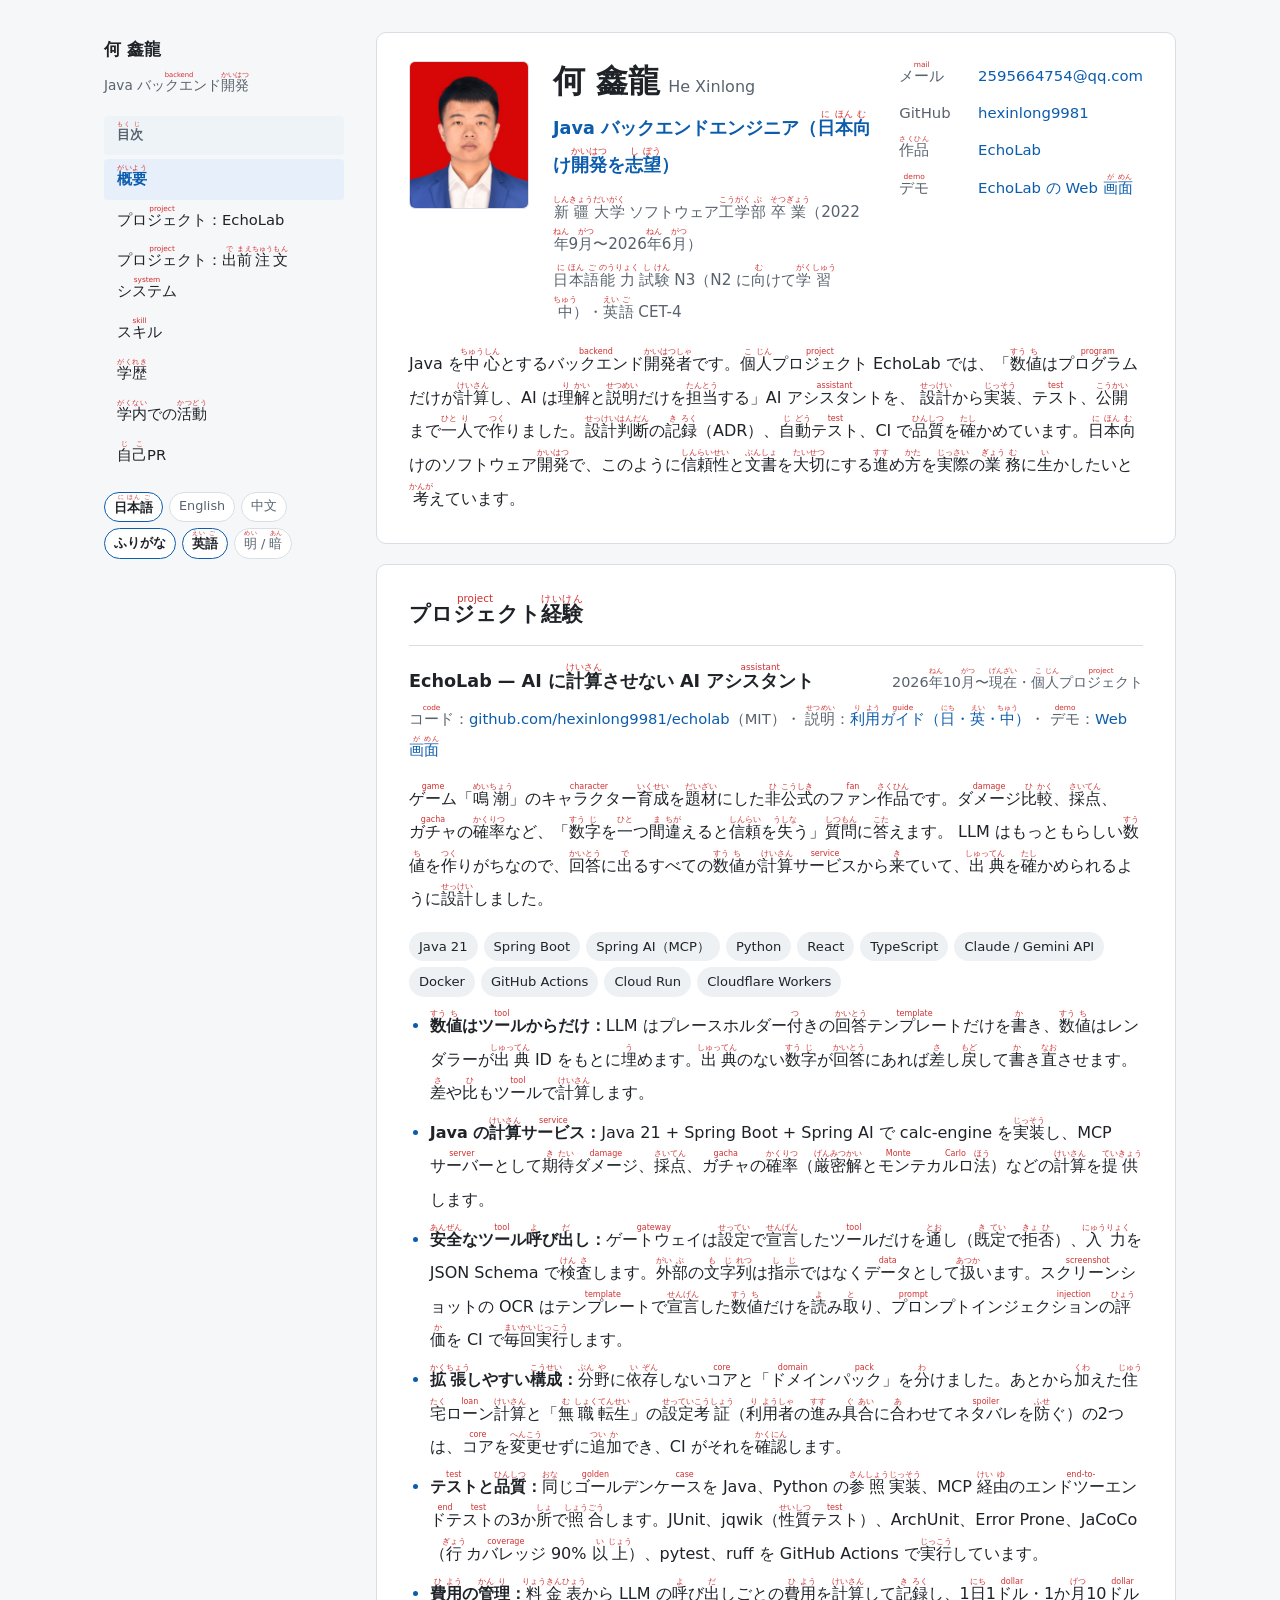
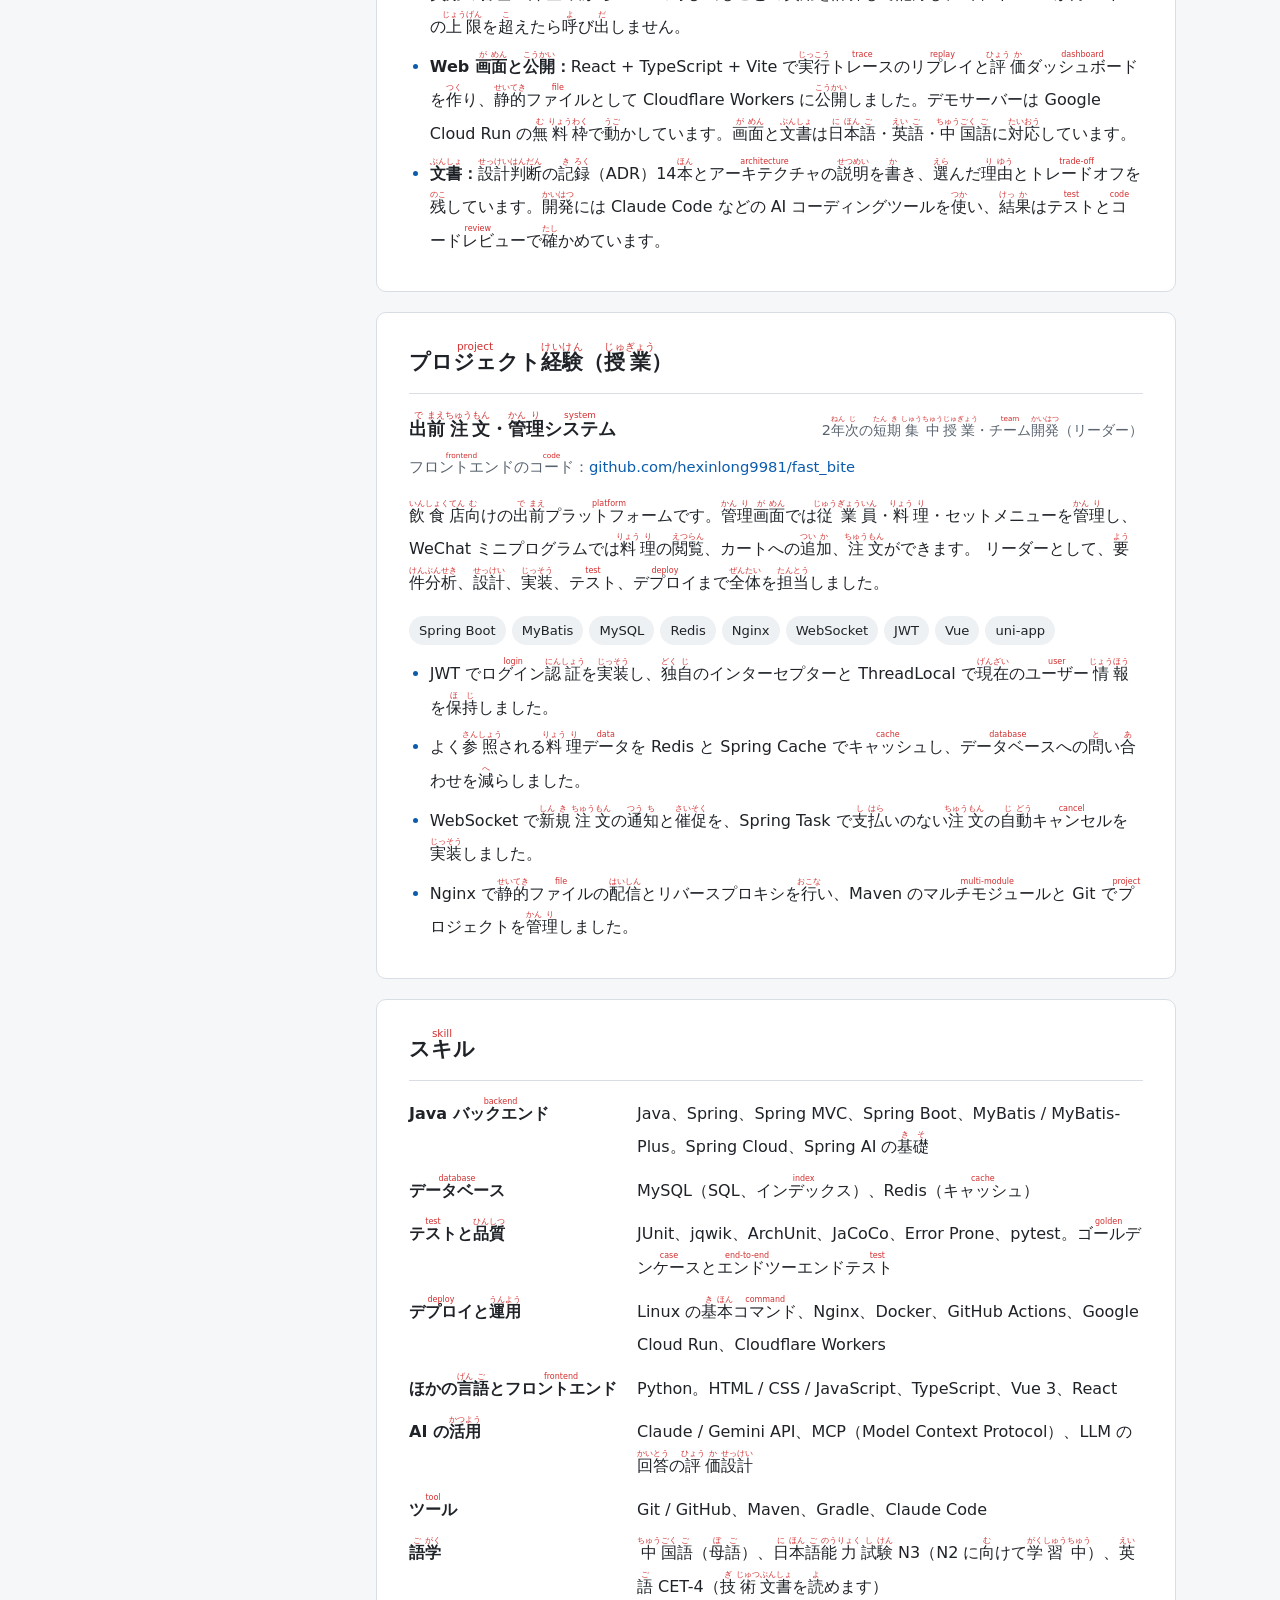
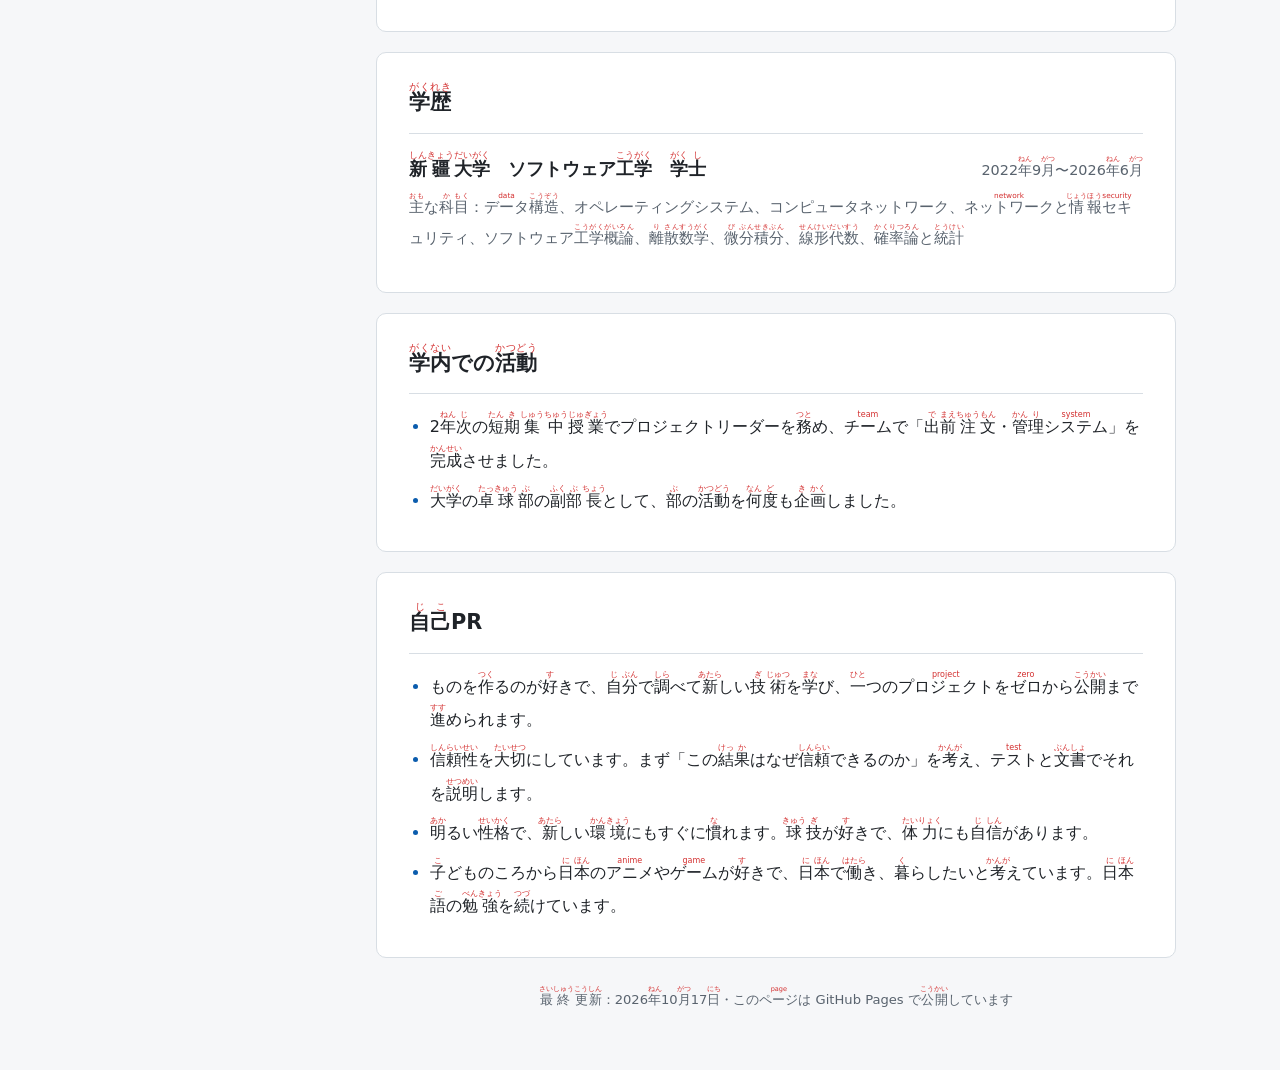
==== commit ba332276: "简历页面加上照片" ====
--- a/ja/index.html
+++ b/ja/index.html
@@ -36,6 +36,7 @@
 <main>
 <section class="card" id="profile">
 <div class="hero">
+      <img class="photo" src="../assets/photo.jpg" width="120" height="148" alt="顔写真">
 <div>
 <h1><span lang="zh-CN">何 鑫龍</span><span class="romaji">He Xinlong</span></h1>
 <p class="role">Java バックエンドエンジニア（<ruby class="furi">日<rp>(</rp><rt>に</rt><rp>)</rp></ruby><ruby class="furi">本<rp>(</rp><rt>ほん</rt><rp>)</rp></ruby><ruby class="furi">向<rp>(</rp><rt>む</rt><rp>)</rp></ruby>け<ruby class="furi">開<rp>(</rp><rt>かい</rt><rp>)</rp></ruby><ruby class="furi">発<rp>(</rp><rt>はつ</rt><rp>)</rp></ruby>を<ruby class="furi">志<rp>(</rp><rt>し</rt><rp>)</rp></ruby><ruby class="furi">望<rp>(</rp><rt>ぼう</rt><rp>)</rp></ruby>）</p>
--- a/assets/style.css
+++ b/assets/style.css
@@ -76,6 +76,9 @@
 .card { background: var(--panel); border: 1px solid var(--border); border-radius: 10px; padding: 28px 32px; margin-bottom: 20px; }
 @media (max-width: 860px) { .card { padding: 20px 18px; } }
 .hero { display: flex; gap: 24px; align-items: flex-start; justify-content: space-between; flex-wrap: wrap; }
+.hero .photo { width: 120px; height: 148px; object-fit: cover; border-radius: 6px; border: 1px solid var(--border); flex: none; }
+.hero > div:not(.links) { flex: 1 1 280px; }
+@media (max-width: 600px) { .hero .photo { width: 96px; height: 118px; } }
 .hero h1 { margin: 0; font-size: 2rem; line-height: 1.3; }
 .hero .romaji { color: var(--muted); font-size: 1rem; font-weight: 400; margin-left: 8px; }
 .hero .role { margin: 6px 0 0; font-size: 1.1rem; color: var(--accent); font-weight: 600; }
